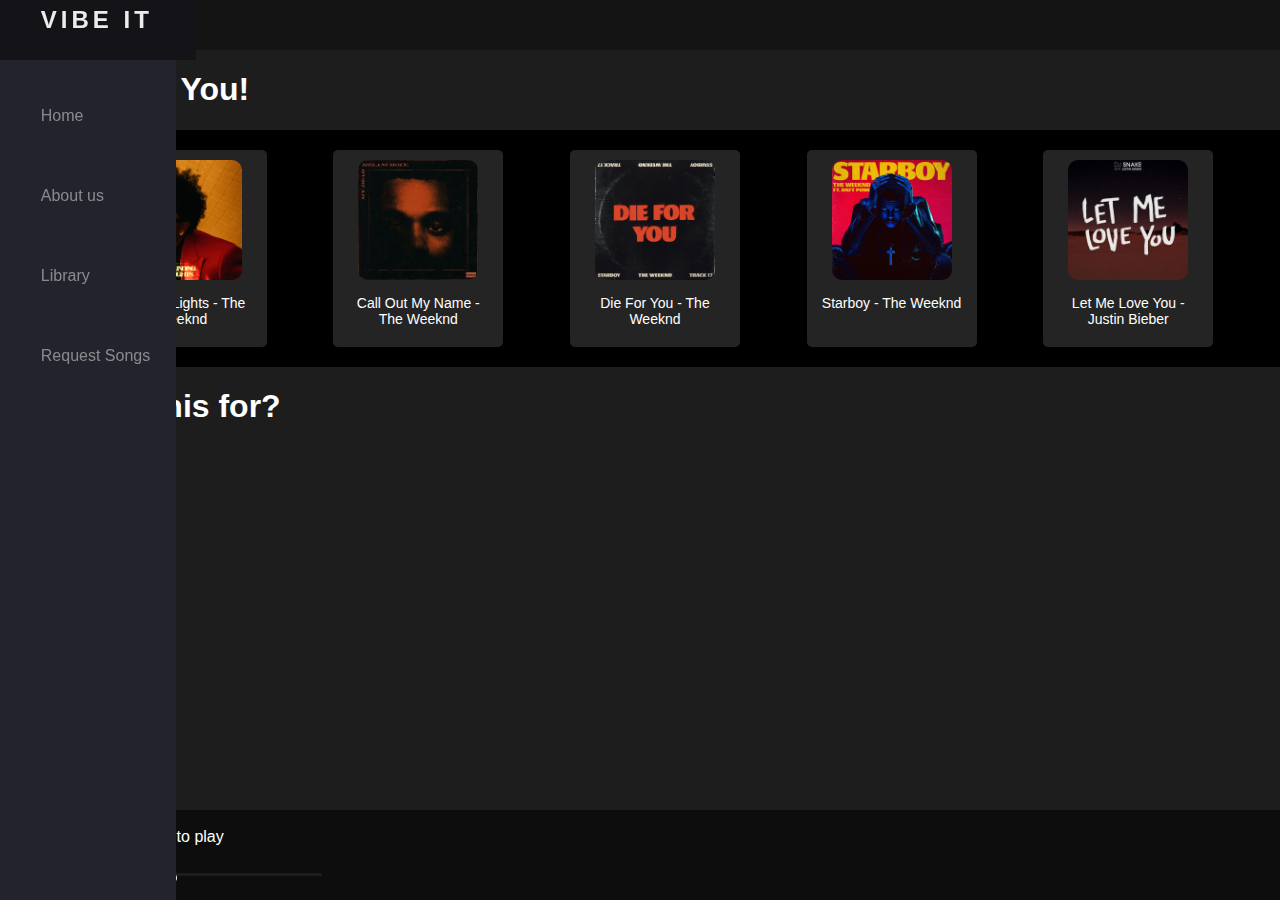
==== index.html @ 79d3e852 "Update index.html" ====
<!DOCTYPE html>
<html lang="en">

<head>
    <meta charset="UTF-8">
    <meta http-equiv="X-UA-Compatible" content="IE=edge">
    <meta name="viewport" content="width=device-width, initial-scale=1.0">
    <title>VibeIt - Music On The Go</title>
    <link href="assets/css/home.css" rel="stylesheet" />
    <link href="assets/css/Navbar.css" media="screen and (min-width: 1100px)" rel="stylesheet" />
    <script src="https://kit.fontawesome.com/d5b2540b36.js" crossorigin="anonymous"></script>
</head>

<body>
    <nav class="navbar">
        <ul class="navbar-nav">
            <li class="logo">
                <a class="nav-link" href="./index.html">
                    <img src="./assets/images/pd10-removebg-preview.png" />
                    <span class="link-text">Vibe It</span>
                </a>
            </li>
            <li class="nav-item">
                <a class="nav-link" href="./index.html">
                    <img src="./assets/images/home.png" alt="Home" />
                    <span class="link-text">Home</span>
                </a>
            </li>
            <li class="nav-item">
                <a class="nav-link" href="./about.html">
                    <img src="./assets/images/about.png" alt="About us" />
                    <span class="link-text">About us</span>
                </a>
            </li>
            <li class="nav-item">
                <a class="nav-link" href="./library.html">
                    <img src="./assets/images/library.png" alt="Library" />
                    <span class="link-text">Library</span>
                </a>
            </li>
            <li class="nav-item">
                <a class="nav-link" href="#">
                    <img src="./assets/images/home.png" alt="Request Songs" />
                    <span class="link-text">Request Songs</span>
                </a>
            </li>
        </ul>
    </nav>
    <main>
        <!-- Top container -->
        <div class="containertop"></div>

        <!-- Heading -->
        <h1 class="margin">Made For You!</h1>

        <!-- Song list -->
        <div class="container margin">
            <div class="songlist">
                <!-- Song items -->
                <div class="songitem">
                    <img src="assets/images/covers/blindinglightsimg.png" alt="Blinding Lights" />
                    <span class="songName">Blinding Lights - The Weeknd</span>
                    <span class="songlistplay">
                        <i id="0" class="far songItemPlay fa-play-circle"></i>
                    </span>
                </div>
                <div class="songitem">
                    <img src="assets/images/covers/calloutmynameimg.png" alt="Call Out My Name" />
                    <span class="songName">Call Out My Name - The Weeknd</span>
                    <span class="songlistplay">
                        <i id="1" class="far songItemPlay fa-play-circle"></i>
                    </span>
                </div>
                <div class="songitem">
                    <img src="assets/images/covers/dieforyouimg.png" alt="Die For You" />
                    <span class="songName">Die For You - The Weeknd</span>
                    <span class="songlistplay">
                        <i id="2" class="far songItemPlay fa-play-circle"></i>
                    </span>
                </div>
                <div class="songitem">
                    <img src="assets/images/covers/starboyimg.png" alt="Starboy" />
                    <span class="songName">Starboy - The Weeknd</span>
                    <span class="songlistplay">
                        <i id="3" class="far songItemPlay fa-play-circle"></i>
                    </span>
                </div>
                <div class="songitem">
                    <img src="assets/images/covers/letmeloveyouimg.png" alt="Let Me Love You" />
                    <span class="songName">Let Me Love You - Justin Bieber</span>
                    <span class="songlistplay">
                        <i id="4" class="far songItemPlay fa-play-circle"></i>
                    </span>
                </div>
                
            </div>
            <h1 class="head">What is this for?</h1>
        </div>

        <!-- Player controls -->
        <div class="playcontainer">
            <div class="bottommargin">
                <div class="songinfo-container">
                    <div class="songinfo">
                        <img id="masterSongImage" src="" width="100px" alt="Current Song Image" />
                        <span id="masterSongName">Click a song to play</span>
                    </div>
                    <div class="progcontainer">
                        <input type="range" id="songProgress" min="0" max="100" />
                        <div class="icon">
                            <i class="fas fa-2x fa-step-backward" id="previous"></i>
                            <i class="far fa-2x fa-play-circle" id="masterPlay"></i>
                            <i class="fas fa-2x fa-step-forward" id="next"></i>
                        </div>
                    </div>
                </div>
            </div>
        </div>
    </main>

    <script src="assets/js/home.js"></script>
</body>

</html>
---- assets/css/home.css ----
/* General body styles */
body {
    background-color: rgb(29, 29, 29);
    font-family: "Noto Naskh Arabic UI", Arial, sans-serif;
    margin: 0;
    padding: 0;
}

/* Text styles */
.margin {
    color: white;
    text-align: left;
    padding-left: 30px;
}

/* Top container */
.containertop {
    background-color: rgb(20, 20, 20);
    height: 50px;
}

/* Song list container */
.songlist {
    display: flex; /* Arrange songs in rows */
    flex-wrap: wrap; /* Allow wrapping to the next row */
    justify-content: space-evenly; /* Even spacing between items */
    background-color: black;
    color: white;
    padding: 20px;
    gap: 20px; /* Add consistent spacing between rows and columns */
    height: auto; /* Adjust height dynamically */
}

/* Individual song items */
.songitem {
    background-color: #242424;
    display: flex;
    flex-direction: column; /* Arrange content vertically */
    align-items: center; /* Center-align content */
    padding: 10px;
    border-radius: 5px;
    width: 150px; /* Standardize the width of each card */
    text-align: center;
}

.songitem img {
    height: 120px;
    width: 120px;
    border-radius: 10px;
    margin-bottom: 10px; /* Space between image and text */
}

.songName {
    font-size: 14px;
    margin-top: 5px;
    color: white;
}

/* Play button */
.songlistplay {
    margin-top: 10px;
    color: white;
}

/* Player controls */
.playcontainer {
    background-color: rgb(14, 13, 13);
    color: white;
    width: 100%;
    position: fixed;
    bottom: 0;
    height: 90px;
    display: flex;
    align-items: center;
    justify-content: space-between;
    padding: 0 20px;
}

.songinfo {
    display: flex;
    align-items: center;
}

.songinfo img {
    height: 50px;
    width: 50px;
    border-radius: 5px;
}

#masterSongName {
    margin-left: 15px;
}

/* Progress bar */
#songProgress {
    width: 300px;
    background-color: transparent;
    border: none;
    -webkit-appearance: none;
    appearance: none;
}

#songProgress::-webkit-slider-runnable-track {
    background-color: rgb(29, 29, 29);
    height: 3px;
    border-radius: 3px;
}

#songProgress::-webkit-slider-thumb {
    -webkit-appearance: none;
    width: 10px;
    height: 10px;
    background-color: white;
    border-radius: 50%;
    cursor: pointer;
}

/* Navigation icons */
.icon i {
    color: white;
    margin: 0 10px;
    cursor: pointer;
}
---- assets/css/Navbar.css ----
.navbar {
    width: 5rem;
    height: 100vh;
    position: fixed;
    margin-left: -80px;
    background-color: #23232e;
    transition: width 200ms ease;
    z-index: 1000; /* Ensure it's above other elements */

  }
  
  .navbar-nav {
    list-style: none;
    padding: 0;
    margin: -20px;
    display: flex;
    flex-direction: column;
    align-items: center;
    height: 10%;
  }
  
  .nav-item {
    width: 100%;
  }
  
  .link-text {
    display: none;
    margin-left: 1rem;
  }
  
  .nav-link {
    display: flex;
    align-items: center;
    height: 5rem;
    color: #b6b6b6;
    text-decoration: none;
    filter: grayscale(100%) opacity(0.7);
    transition: 500ms;
  }
  
  .nav-link:hover {
    filter: grayscale(0%) opacity(1);
    background: #141418;
    color: #ececec;
  }
  
  .nav-link img {
    width: 4.8rem;
    min-width: 4.8rem;
    margin: 0 1.5rem;
  }
  
  .navbar:hover {
    width: 16rem;
  }
  
  .navbar:hover .link-text {
    display: block;
  }
  
  .logo {
    font-weight: bold;
    text-transform: uppercase;
    margin-bottom: 1rem;
    text-align: center;
    color: #ececec;
    background: #141418;
    font-size: 1.5rem;
    letter-spacing: 0.3ch;
    width: 100%;
  }
  
  .logo img {
    transform: rotate(0deg);
    transition: 600ms;
  }
  
  .logo-text {
    display: inline;
    position: absolute;
    left: -999px;
    transition: 600ms;
  }
  
  .navbar:hover .logo img {
    transform: rotate(-360deg);
  }
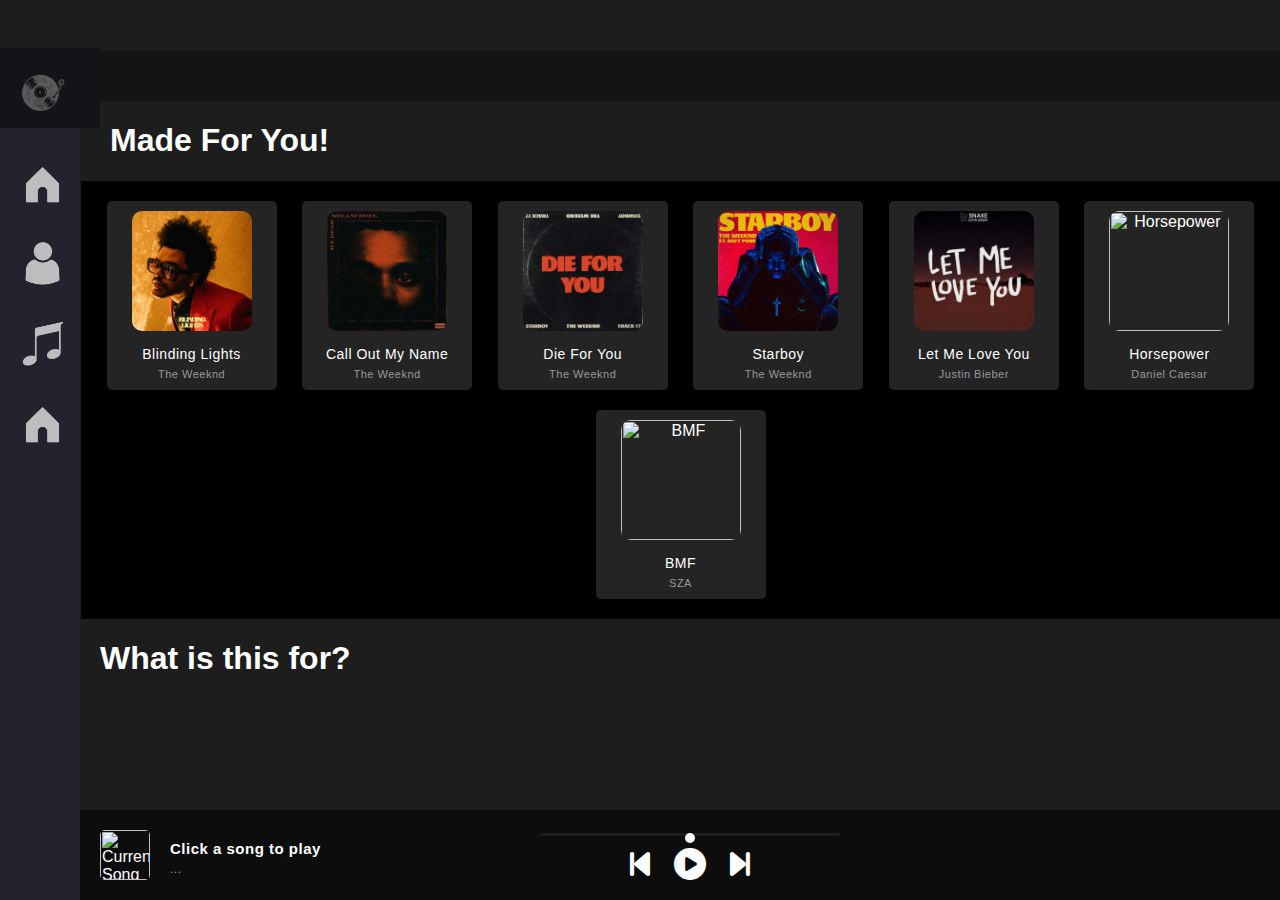
==== commit 04e74540: "initial commit" ====
--- a/index.html
+++ b/index.html
@@ -1,124 +1,150 @@
-<!DOCTYPE html>
-<html lang="en">
-
-<head>
-    <meta charset="UTF-8">
-    <meta http-equiv="X-UA-Compatible" content="IE=edge">
-    <meta name="viewport" content="width=device-width, initial-scale=1.0">
-    <title>VibeIt - Music On The Go</title>
-    <link href="assets/css/home.css" rel="stylesheet" />
-    <link href="assets/css/Navbar.css" media="screen and (min-width: 1100px)" rel="stylesheet" />
-    <script src="https://kit.fontawesome.com/d5b2540b36.js" crossorigin="anonymous"></script>
-</head>
-
-<body>
-    <nav class="navbar">
-        <ul class="navbar-nav">
-            <li class="logo">
-                <a class="nav-link" href="./index.html">
-                    <img src="./assets/images/pd10-removebg-preview.png" />
-                    <span class="link-text">Vibe It</span>
-                </a>
-            </li>
-            <li class="nav-item">
-                <a class="nav-link" href="./index.html">
-                    <img src="./assets/images/home.png" alt="Home" />
-                    <span class="link-text">Home</span>
-                </a>
-            </li>
-            <li class="nav-item">
-                <a class="nav-link" href="./about.html">
-                    <img src="./assets/images/about.png" alt="About us" />
-                    <span class="link-text">About us</span>
-                </a>
-            </li>
-            <li class="nav-item">
-                <a class="nav-link" href="./library.html">
-                    <img src="./assets/images/library.png" alt="Library" />
-                    <span class="link-text">Library</span>
-                </a>
-            </li>
-            <li class="nav-item">
-                <a class="nav-link" href="#">
-                    <img src="./assets/images/home.png" alt="Request Songs" />
-                    <span class="link-text">Request Songs</span>
-                </a>
-            </li>
-        </ul>
-    </nav>
-    <main>
-        <!-- Top container -->
-        <div class="containertop"></div>
-
-        <!-- Heading -->
-        <h1 class="margin">Made For You!</h1>
-
-        <!-- Song list -->
-        <div class="container margin">
-            <div class="songlist">
-                <!-- Song items -->
-                <div class="songitem">
-                    <img src="assets/images/covers/blindinglightsimg.png" alt="Blinding Lights" />
-                    <span class="songName">Blinding Lights - The Weeknd</span>
-                    <span class="songlistplay">
-                        <i id="0" class="far songItemPlay fa-play-circle"></i>
-                    </span>
-                </div>
-                <div class="songitem">
-                    <img src="assets/images/covers/calloutmynameimg.png" alt="Call Out My Name" />
-                    <span class="songName">Call Out My Name - The Weeknd</span>
-                    <span class="songlistplay">
-                        <i id="1" class="far songItemPlay fa-play-circle"></i>
-                    </span>
-                </div>
-                <div class="songitem">
-                    <img src="assets/images/covers/dieforyouimg.png" alt="Die For You" />
-                    <span class="songName">Die For You - The Weeknd</span>
-                    <span class="songlistplay">
-                        <i id="2" class="far songItemPlay fa-play-circle"></i>
-                    </span>
-                </div>
-                <div class="songitem">
-                    <img src="assets/images/covers/starboyimg.png" alt="Starboy" />
-                    <span class="songName">Starboy - The Weeknd</span>
-                    <span class="songlistplay">
-                        <i id="3" class="far songItemPlay fa-play-circle"></i>
-                    </span>
-                </div>
-                <div class="songitem">
-                    <img src="assets/images/covers/letmeloveyouimg.png" alt="Let Me Love You" />
-                    <span class="songName">Let Me Love You - Justin Bieber</span>
-                    <span class="songlistplay">
-                        <i id="4" class="far songItemPlay fa-play-circle"></i>
-                    </span>
-                </div>
-                
-            </div>
-            <h1 class="head">What is this for?</h1>
-        </div>
-
-        <!-- Player controls -->
-        <div class="playcontainer">
-            <div class="bottommargin">
-                <div class="songinfo-container">
-                    <div class="songinfo">
-                        <img id="masterSongImage" src="" width="100px" alt="Current Song Image" />
-                        <span id="masterSongName">Click a song to play</span>
-                    </div>
-                    <div class="progcontainer">
-                        <input type="range" id="songProgress" min="0" max="100" />
-                        <div class="icon">
-                            <i class="fas fa-2x fa-step-backward" id="previous"></i>
-                            <i class="far fa-2x fa-play-circle" id="masterPlay"></i>
-                            <i class="fas fa-2x fa-step-forward" id="next"></i>
-                        </div>
-                    </div>
-                </div>
-            </div>
-        </div>
-    </main>
-
-    <script src="assets/js/home.js"></script>
-</body>
-
-</html>
+﻿﻿<!DOCTYPE html>
+<html lang="en">
+
+<head>
+    <meta charset="UTF-8">
+    <meta http-equiv="X-UA-Compatible" content="IE=edge">
+    <meta name="viewport" content="width=device-width, initial-scale=1.0">
+    <title>VibeIt - Music On The Go</title>
+    <link href="assets/css/home.css" rel="stylesheet" />
+    <link href="assets/css/Navbar.css" media="screen and (min-width: 1100px)" rel="stylesheet" />
+    <script src="https://kit.fontawesome.com/d5b2540b36.js" crossorigin="anonymous"></script>
+    <script src="assets/js/profile.js"></script>
+    <link href="https://cdnjs.cloudflare.com/ajax/libs/font-awesome/6.0.0/css/all.min.css" rel="stylesheet">
+
+</head>
+
+<body>
+
+    <!-- Add this inside your navigation bar (replace/add in your desired location) -->
+<div class="profile-dropdown">
+    <button class="profile-button">
+        <img src="assets/images/profile-icon.png" alt="Profile" class="profile-icon" />
+    </button>
+    <div class="dropdown-menu">
+        <a href="account.html">Account</a>
+        <a href="profile.html">Profile</a>
+        <a href="upgrade.html">Upgrade to Premium</a>
+        <a href="settings.html">Settings</a>
+        <a href="logout.php">Log Out</a>
+    </div>
+</div>
+
+
+    <!-- Navigation Bar -->
+    <nav class="navbar">
+        <ul class="navbar-nav">
+            <li class="logo">
+                <a class="nav-link" href="./index.html">
+                    
+
+                    <img src="./assets/images/pd10-removebg-preview.png" alt="Vibe It Logo" />
+                    <span class="link-text">Vibe It</span>
+                </a>
+            </li>
+            <li class="nav-item">
+                <a class="nav-link" href="./index.html">
+                    <img src="./assets/images/home.png" alt="Home" />
+                    <span class="link-text">Home</span>
+                </a>
+            </li>
+            <li class="nav-item">
+                <a class="nav-link" href="./about.html">
+                    <img src="./assets/images/about.png" alt="About us" />
+                    <span class="link-text">About us</span>
+                </a>
+            </li>
+            <li class="nav-item">
+                <a class="nav-link" href="./library.html">
+                    <img src="./assets/images/library.png" alt="Library" />
+                    <span class="link-text">Library</span>
+                </a>
+            </li>
+            <li class="nav-item">
+                <a class="nav-link" href="#">
+                    <img src="./assets/images/home.png" alt="Request Songs" />
+                    <span class="link-text">Request Songs</span>
+                </a>
+            </li>
+        </ul>
+    </nav>
+
+    <main>
+        <!-- Top container -->
+        <div class="containertop"></div>
+
+        <!-- Heading -->
+        <h1 class="margin">Made For You!</h1>
+
+        <!-- Song list -->
+        <div class="container margin">
+            <div class="songlist">
+                <!-- Song items -->
+                 
+                <div class="songitem">
+                    <img class="cover-setting" src="assets/images/covers/blindinglightsimg.png" alt="Blinding Lights" />
+                    <span class="songName">Blinding Lights</span>
+                    <span class="songArtist">The Weeknd</span>
+                </div>
+                <div class="songitem">
+                    <img src="assets/images/covers/calloutmynameimg.png" alt="Call Out My Name" />
+                    <span class="songName">Call Out My Name</span>
+                    <span class="songArtist">The Weeknd</span>
+                </div>
+                <div class="songitem">
+                    <img src="assets/images/covers/dieforyouimg.png" alt="Die For You" />
+                    <span class="songName">Die For You</span>
+                    <span class="songArtist">The Weeknd</span>
+                </div>
+                <div class="songitem">
+                    <img src="assets/images/covers/starboyimg.png" alt="Starboy" />
+                    <span class="songName">Starboy</span>
+                    <span class="songArtist">The Weeknd</span>
+                </div>
+                <div class="songitem">
+                    <img src="assets/images/covers/letmeloveyouimg.png" alt="Let Me Love You" />
+                    <span class="songName">Let Me Love You</span>
+                    <span class="songArtist">Justin Bieber</span>
+                </div>
+                <div class="songitem">
+                    <img src="assets/images/covers/horsepowercover.jpg" alt="Horsepower" />
+                    <span class="songName">Horsepower</span>
+                    <span class="songArtist">Daniel Caesar</span>
+                </div>
+                <div class="songitem">
+                    <img src="assets/images/covers/bmfcover.jpg" alt="BMF" />
+                    <span class="songName">BMF</span>
+                    <span class="songArtist">SZA</span>
+                </div>
+            </div>
+        </div>
+
+        <h1 class="head">What is this for?</h1>
+
+        <!-- Player controls -->
+        <div class="playcontainer">
+            <div class="songinfo-container">
+                <div class="songinfo" >
+                        <img id="masterSongImage" src="" width="100px" alt="Current Song Image" />
+                        <div class="masterSongInfo">
+                            <label id="masterSongName">Click a song to play</label><br />
+                            <label id="masterSongArtist">...</label>
+                        </div>
+
+                </div>
+            </div>
+            <div class="progcontainer">
+                <input type="range" id="songProgress" min="0" max="100" />
+                <div class="icon">
+                    <i class="fas fa-2x fa-step-backward" id="previous"></i>
+                    <i class="fas fa-2x fa-play-circle" id="masterPlay"></i>
+                    <i class="fas fa-2x fa-step-forward" id="next"></i>
+                </div>
+            </div>
+        </div>
+    </main>
+
+    <script src="assets/js/home.js"></script>
+</body>
+
+</html>--- a/assets/css/home.css
+++ b/assets/css/home.css
@@ -1,124 +1,201 @@
-/* General body styles */
-body {
-    background-color: rgb(29, 29, 29);
-    font-family: "Noto Naskh Arabic UI", Arial, sans-serif;
-    margin: 0;
-    padding: 0;
-}
-
-/* Text styles */
-.margin {
-    color: white;
-    text-align: left;
-    padding-left: 30px;
-}
-
-/* Top container */
-.containertop {
-    background-color: rgb(20, 20, 20);
-    height: 50px;
-}
-
-/* Song list container */
-.songlist {
-    display: flex; /* Arrange songs in rows */
-    flex-wrap: wrap; /* Allow wrapping to the next row */
-    justify-content: space-evenly; /* Even spacing between items */
-    background-color: black;
-    color: white;
-    padding: 20px;
-    gap: 20px; /* Add consistent spacing between rows and columns */
-    height: auto; /* Adjust height dynamically */
-}
-
-/* Individual song items */
-.songitem {
-    background-color: #242424;
-    display: flex;
-    flex-direction: column; /* Arrange content vertically */
-    align-items: center; /* Center-align content */
-    padding: 10px;
-    border-radius: 5px;
-    width: 150px; /* Standardize the width of each card */
-    text-align: center;
-}
-
-.songitem img {
-    height: 120px;
-    width: 120px;
-    border-radius: 10px;
-    margin-bottom: 10px; /* Space between image and text */
-}
-
-.songName {
-    font-size: 14px;
-    margin-top: 5px;
-    color: white;
-}
-
-/* Play button */
-.songlistplay {
-    margin-top: 10px;
-    color: white;
-}
-
-/* Player controls */
-.playcontainer {
-    background-color: rgb(14, 13, 13);
-    color: white;
-    width: 100%;
-    position: fixed;
-    bottom: 0;
-    height: 90px;
-    display: flex;
-    align-items: center;
-    justify-content: space-between;
-    padding: 0 20px;
-}
-
-.songinfo {
-    display: flex;
-    align-items: center;
-}
-
-.songinfo img {
-    height: 50px;
-    width: 50px;
-    border-radius: 5px;
-}
-
-#masterSongName {
-    margin-left: 15px;
-}
-
-/* Progress bar */
-#songProgress {
-    width: 300px;
-    background-color: transparent;
-    border: none;
-    -webkit-appearance: none;
-    appearance: none;
-}
-
-#songProgress::-webkit-slider-runnable-track {
-    background-color: rgb(29, 29, 29);
-    height: 3px;
-    border-radius: 3px;
-}
-
-#songProgress::-webkit-slider-thumb {
-    -webkit-appearance: none;
-    width: 10px;
-    height: 10px;
-    background-color: white;
-    border-radius: 50%;
-    cursor: pointer;
-}
-
-/* Navigation icons */
-.icon i {
-    color: white;
-    margin: 0 10px;
-    cursor: pointer;
-}
-
+/* General body styles */
+body {
+    background-color: rgb(29, 29, 29);
+    font-family: 'Franklin Gothic Medium', 'Arial Narrow', Arial, sans-serif;
+    margin: 0;
+    padding: 0;
+    padding-left: 5rem; /* Adjust content to avoid overlap with navbar */
+    box-sizing: border-box; /* Ensure consistent padding behavior */
+    transition: margin-left 200ms ease; /* Smooth transition when navbar expands */
+}
+
+/* Text styles */
+.margin {
+    color: white;
+    text-align: left;
+    padding-left: 30px;
+}
+
+/* Top container */
+.containertop {
+    background-color: rgb(20, 20, 20);
+    height: 50px;
+    margin-top: -17px;
+}
+
+/* Song list container */
+.songlist {
+    display: flex; /* Arrange songs in rows */
+    flex-wrap: wrap; /* Allow wrapping to the next row */
+    justify-content: space-evenly; /* Even spacing between items */
+    background-color: black;
+    color: white;
+    padding: 20px;
+    gap: 20px; /* Add consistent spacing between rows and columns */
+    margin: auto;
+    margin-left: -29px;
+}
+
+/* Individual song items */
+.songitem {
+    background-color: #242424;
+    display: flex;
+    flex-direction: column; /* Arrange content vertically */
+    align-items: center; /* Center-align content */
+    padding: 10px;
+    border-radius: 5px;
+    width: 150px; /* Standardize the width of each card */
+    text-align: center;
+}
+
+.songitem:hover {
+    cursor: pointer;
+    transform: scale(1.1); /* Zoom in the image on hover */
+    filter: grayscale(100%); /* Apply grayscale on hover */
+}
+
+.songitem img {
+    height: 120px;
+    width: 120px;
+    border-radius: 10px;
+    margin-bottom: 10px; /* Space between image and text */
+}
+
+.songName {
+    font-size: 14px;
+    margin: auto;
+    margin-top: 5px;
+    color: white;
+    letter-spacing: 0.5px;
+}
+
+.songArtist {
+    font-size: 11px;
+    margin: auto;
+    margin-top: 6px;
+    color: rgb(153, 153, 153);
+    letter-spacing: 0.5px;
+}
+
+/* Player controls */
+.playcontainer {
+    background-color: rgb(14, 13, 13);
+    color: white;
+    width: 100%;
+    position: fixed;
+    bottom: 0;
+    height: 90px;
+    display: flex;
+    align-items: center;
+    justify-content: space-between;
+    padding: 0 20px;
+    box-sizing: border-box;
+}
+
+.songinfo-container {
+    align-items: center;
+}
+.songinfo {
+    display: inline-block;
+    width: 300px;
+    max-height: 60px;
+    margin-top: 10px;
+
+}
+.songinfo img {
+    height: 50px;
+    width: 50px;
+    border-radius: 5px;
+}
+
+.masterSongInfo {
+    width: 250px;
+    height: 40px;
+    position: relative;
+    bottom: 40px;
+    left: 70px;
+    letter-spacing: 0.5px;
+}
+
+#masterSongName {
+    font-size: 15px;
+    color: white;
+    font-weight: bold;
+}
+
+#masterSongArtist {
+    font-size: 12px;
+    color: rgb(153, 153, 153);
+    position: relative;
+    top: 5px;
+}
+
+#masterSongArtist:hover {
+    text-decoration: underline;
+    cursor: pointer;
+}
+
+.progcontainer {
+    display: flex;
+    flex-direction: column;
+    align-items: center;
+    justify-content: center;
+    width: 500px;
+    margin: auto;
+    margin-left: 40px;
+}
+
+.icon {
+    margin-top: 10px;
+}
+
+#songProgress {
+    width: 300px;
+    background-color: transparent;
+    border: none;
+    -webkit-appearance: none;
+    appearance: none;
+}
+
+#songProgress::-webkit-slider-runnable-track {
+    background-color: rgb(29, 29, 29);
+    height: 3px;
+    border-radius: 3px;
+}
+
+#songProgress::-webkit-slider-thumb {
+    -webkit-appearance: none;
+    width: 10px;
+    height: 10px;
+    background-color: white;
+    border-radius: 50%;
+    cursor: pointer;
+}
+
+/* Navigation icons */
+.icon i {
+    color: white;
+    margin: 0 10px;
+    cursor: pointer;
+}
+
+.link-text {
+    color: white;
+}
+
+.link-text:hover {
+    color: rgb(255, 98, 174);
+}
+
+.logo {
+    margin: 0px;
+}
+
+.head {
+    margin-left: 20px;
+    color: white;
+}
+
+.bottommargin {
+    margin: auto;
+}
--- a/assets/css/Navbar.css
+++ b/assets/css/Navbar.css
@@ -1,87 +1,148 @@
-.navbar {
-    width: 5rem;
-    height: 100vh;
-    position: fixed;
-    margin-left: -80px;
-    background-color: #23232e;
-    transition: width 200ms ease;
-    z-index: 1000; /* Ensure it's above other elements */
-
-  }
-  
-  .navbar-nav {
-    list-style: none;
-    padding: 0;
-    margin: -20px;
-    display: flex;
-    flex-direction: column;
-    align-items: center;
-    height: 10%;
-  }
-  
-  .nav-item {
-    width: 100%;
-  }
-  
-  .link-text {
-    display: none;
-    margin-left: 1rem;
-  }
-  
-  .nav-link {
-    display: flex;
-    align-items: center;
-    height: 5rem;
-    color: #b6b6b6;
-    text-decoration: none;
-    filter: grayscale(100%) opacity(0.7);
-    transition: 500ms;
-  }
-  
-  .nav-link:hover {
-    filter: grayscale(0%) opacity(1);
-    background: #141418;
-    color: #ececec;
-  }
-  
-  .nav-link img {
-    width: 4.8rem;
-    min-width: 4.8rem;
-    margin: 0 1.5rem;
-  }
-  
-  .navbar:hover {
-    width: 16rem;
-  }
-  
-  .navbar:hover .link-text {
-    display: block;
-  }
-  
-  .logo {
-    font-weight: bold;
-    text-transform: uppercase;
-    margin-bottom: 1rem;
-    text-align: center;
-    color: #ececec;
-    background: #141418;
-    font-size: 1.5rem;
-    letter-spacing: 0.3ch;
-    width: 100%;
-  }
-  
-  .logo img {
-    transform: rotate(0deg);
-    transition: 600ms;
-  }
-  
-  .logo-text {
-    display: inline;
-    position: absolute;
-    left: -999px;
-    transition: 600ms;
-  }
-  
-  .navbar:hover .logo img {
-    transform: rotate(-360deg);
-  }
+.navbar {
+    width: 5rem;
+    height: 100vh;
+    position: fixed;
+    margin-left: -80px;
+    background-color: #23232e;
+    transition: width 200ms ease;
+    z-index: 1000; /* Ensure it's above other elements */
+
+  }
+  
+  .navbar-nav {
+    list-style: none;
+    padding: 0;
+    margin: -20px;
+    display: flex;
+    flex-direction: column;
+    align-items: center;
+    height: 10%;
+  }
+  
+  .nav-item {
+    width: 100%;
+  }
+  
+  .link-text {
+    display: none;
+    margin-left: 1rem;
+  }
+  
+  .nav-link {
+    display: flex;
+    align-items: center;
+    height: 5rem;
+    color: #b6b6b6;
+    text-decoration: none;
+    filter: grayscale(100%) opacity(0.7);
+    transition: 500ms;
+  }
+  
+  .nav-link:hover {
+    filter: grayscale(0%) opacity(1);
+    background: #141418;
+    color: #ececec;
+  }
+  
+  .nav-link img {
+    width: 4.8rem;
+    min-width: 4.8rem;
+    margin: 0 1.5rem;
+  }
+  
+  .navbar:hover {
+    width: 16rem;
+  }
+  
+  .navbar:hover .link-text {
+    display: block;
+  }
+  
+  .logo {
+    font-weight: bold;
+    text-transform: uppercase;
+    margin-bottom: 1rem;
+    text-align: center;
+    color: #ececec;
+    background: #141418;
+    font-size: 1.5rem;
+    letter-spacing: 0.3ch;
+    width: 100%;
+  }
+  
+  .logo img {
+    transform: rotate(0deg);
+    transition: 600ms;
+  }
+  
+  .logo-text {
+    display: inline;
+    position: absolute;
+    left: -999px;
+    transition: 600ms;
+  }
+  
+  .navbar:hover .logo img {
+    transform: rotate(-360deg);
+  }
+
+/* Style the profile button */
+.profile-dropdown {
+  position: relative;
+  display: inline-block;
+}
+
+.profile-button {
+  background: none;
+  border: none;
+  cursor: pointer;
+  outline: none;
+  padding: 5px;
+  border-radius: 50%;
+  margin-left: 1245px;
+}
+
+.profile-icon {
+  width: 40px; /* Adjust size */
+  height: 40px;
+  border-radius: 50%;
+}
+
+/* Dropdown menu container */
+.dropdown-menu {
+  display: none; /* Hidden by default */
+  position: absolute;
+  right: 0; /* Aligns to the right of the button */
+  top: 50px; /* Adjust to match button position */
+  background-color: #333; /* Dropdown background color */
+  box-shadow: 0 4px 6px rgba(0, 0, 0, 0.1);
+  border-radius: 5px;
+  z-index: 1000;
+  width: 200px; /* Adjust width as needed */
+}
+
+/* Dropdown menu links */
+.dropdown-menu a {
+  display: block;
+  padding: 10px 15px;
+  text-decoration: none;
+  color: white;
+  font-size: 14px;
+  transition: background-color 0.3s ease;
+}
+
+.dropdown-menu a:hover {
+  background-color: #444; /* Highlight on hover */
+}
+
+/* Show dropdown on button click */
+.profile-dropdown:hover .dropdown-menu {
+  display: block;
+}
+
+.dropdown-menu.show {
+  display: block;
+}
+
+
+
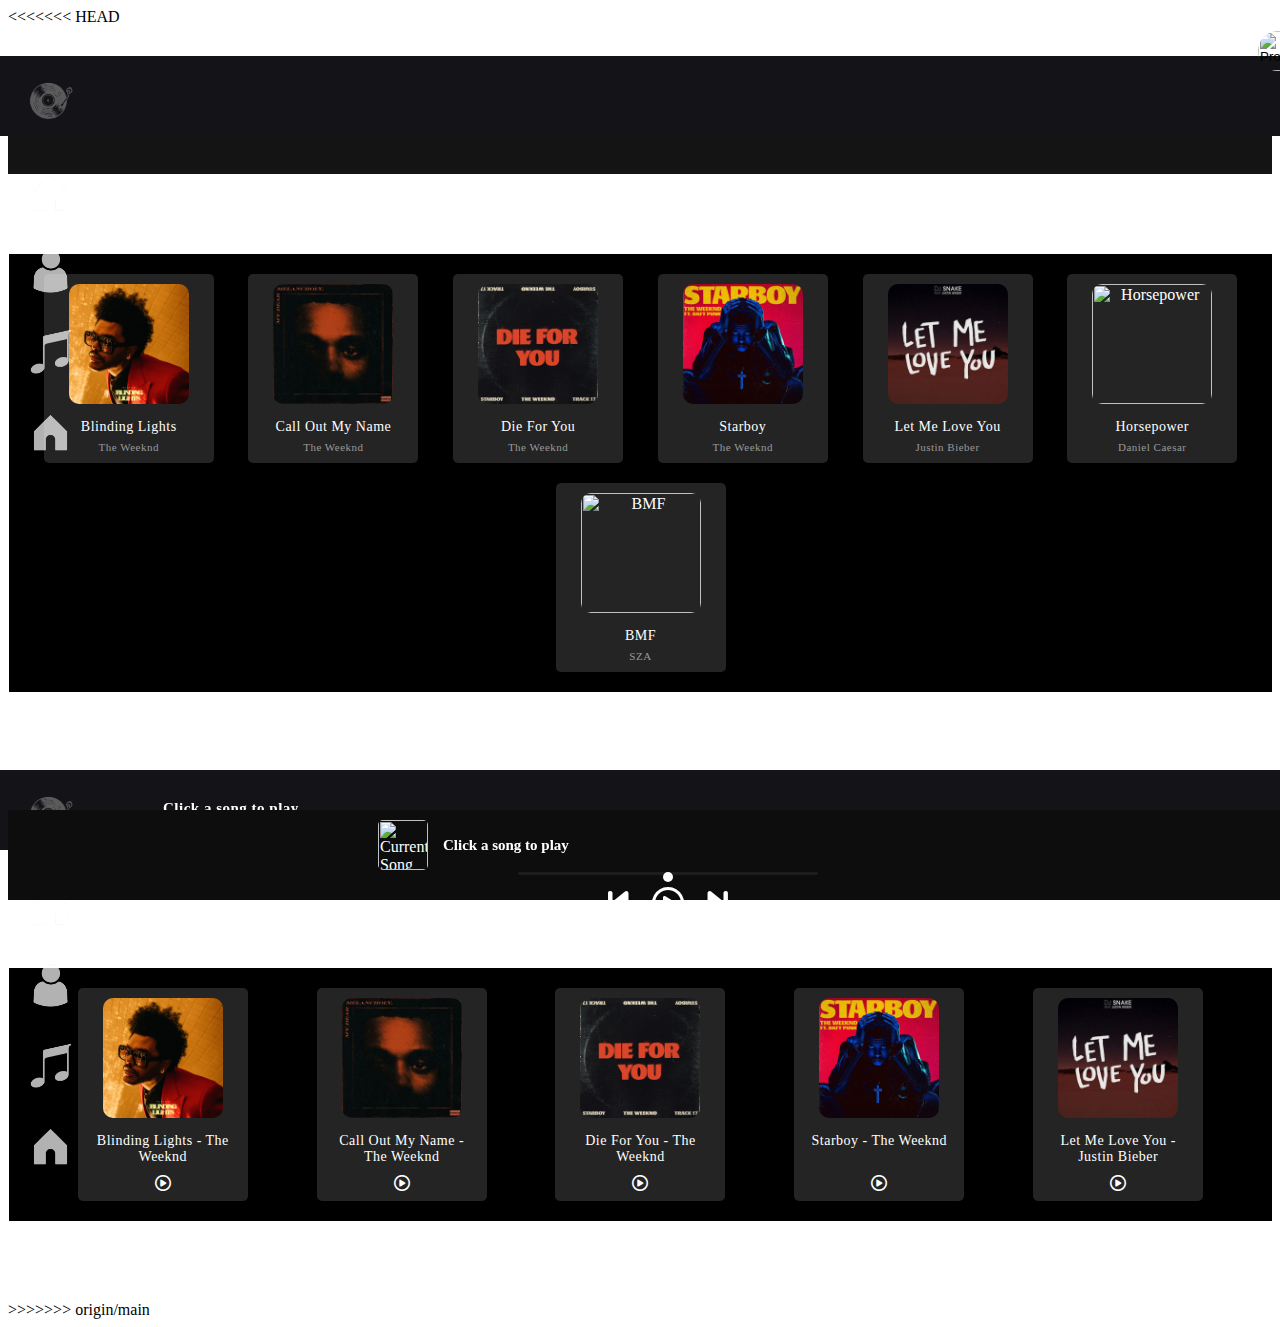
==== commit 8d7c293e: "Resolved merge conflicts" ====
--- a/index.html
+++ b/index.html
@@ -1,3 +1,4 @@
+<<<<<<< HEAD
 ﻿﻿<!DOCTYPE html>
 <html lang="en">
 
@@ -147,4 +148,130 @@
     <script src="assets/js/home.js"></script>
 </body>
 
-</html>+</html>
+=======
+<!DOCTYPE html>
+<html lang="en">
+
+<head>
+    <meta charset="UTF-8">
+    <meta http-equiv="X-UA-Compatible" content="IE=edge">
+    <meta name="viewport" content="width=device-width, initial-scale=1.0">
+    <title>VibeIt - Music On The Go</title>
+    <link href="assets/css/home.css" rel="stylesheet" />
+    <link href="assets/css/Navbar.css" media="screen and (min-width: 1100px)" rel="stylesheet" />
+    <script src="https://kit.fontawesome.com/d5b2540b36.js" crossorigin="anonymous"></script>
+</head>
+
+<body>
+    <nav class="navbar">
+        <ul class="navbar-nav">
+            <li class="logo">
+                <a class="nav-link" href="./index.html">
+                    <img src="./assets/images/pd10-removebg-preview.png" />
+                    <span class="link-text">Vibe It</span>
+                </a>
+            </li>
+            <li class="nav-item">
+                <a class="nav-link" href="./index.html">
+                    <img src="./assets/images/home.png" alt="Home" />
+                    <span class="link-text">Home</span>
+                </a>
+            </li>
+            <li class="nav-item">
+                <a class="nav-link" href="./about.html">
+                    <img src="./assets/images/about.png" alt="About us" />
+                    <span class="link-text">About us</span>
+                </a>
+            </li>
+            <li class="nav-item">
+                <a class="nav-link" href="./library.html">
+                    <img src="./assets/images/library.png" alt="Library" />
+                    <span class="link-text">Library</span>
+                </a>
+            </li>
+            <li class="nav-item">
+                <a class="nav-link" href="#">
+                    <img src="./assets/images/home.png" alt="Request Songs" />
+                    <span class="link-text">Request Songs</span>
+                </a>
+            </li>
+        </ul>
+    </nav>
+    <main>
+        <!-- Top container -->
+        <div class="containertop"></div>
+
+        <!-- Heading -->
+        <h1 class="margin">Made For You!</h1>
+
+        <!-- Song list -->
+        <div class="container margin">
+            <div class="songlist">
+                <!-- Song items -->
+                <div class="songitem">
+                    <img src="assets/images/covers/blindinglightsimg.png" alt="Blinding Lights" />
+                    <span class="songName">Blinding Lights - The Weeknd</span>
+                    <span class="songlistplay">
+                        <i id="0" class="far songItemPlay fa-play-circle"></i>
+                    </span>
+                </div>
+                <div class="songitem">
+                    <img src="assets/images/covers/calloutmynameimg.png" alt="Call Out My Name" />
+                    <span class="songName">Call Out My Name - The Weeknd</span>
+                    <span class="songlistplay">
+                        <i id="1" class="far songItemPlay fa-play-circle"></i>
+                    </span>
+                </div>
+                <div class="songitem">
+                    <img src="assets/images/covers/dieforyouimg.png" alt="Die For You" />
+                    <span class="songName">Die For You - The Weeknd</span>
+                    <span class="songlistplay">
+                        <i id="2" class="far songItemPlay fa-play-circle"></i>
+                    </span>
+                </div>
+                <div class="songitem">
+                    <img src="assets/images/covers/starboyimg.png" alt="Starboy" />
+                    <span class="songName">Starboy - The Weeknd</span>
+                    <span class="songlistplay">
+                        <i id="3" class="far songItemPlay fa-play-circle"></i>
+                    </span>
+                </div>
+                <div class="songitem">
+                    <img src="assets/images/covers/letmeloveyouimg.png" alt="Let Me Love You" />
+                    <span class="songName">Let Me Love You - Justin Bieber</span>
+                    <span class="songlistplay">
+                        <i id="4" class="far songItemPlay fa-play-circle"></i>
+                    </span>
+                </div>
+                
+            </div>
+            <h1 class="head">What is this for?</h1>
+        </div>
+
+        <!-- Player controls -->
+        <div class="playcontainer">
+            <div class="bottommargin">
+                <div class="songinfo-container">
+                    <div class="songinfo">
+                        <img id="masterSongImage" src="" width="100px" alt="Current Song Image" />
+                        <span id="masterSongName">Click a song to play</span>
+                    </div>
+                    <div class="progcontainer">
+                        <input type="range" id="songProgress" min="0" max="100" />
+                        <div class="icon">
+                            <i class="fas fa-2x fa-step-backward" id="previous"></i>
+                            <i class="far fa-2x fa-play-circle" id="masterPlay"></i>
+                            <i class="fas fa-2x fa-step-forward" id="next"></i>
+                        </div>
+                    </div>
+                </div>
+            </div>
+        </div>
+    </main>
+
+    <script src="assets/js/home.js"></script>
+</body>
+
+</html>
+>>>>>>> origin/main
--- a/assets/css/home.css
+++ b/assets/css/home.css
@@ -1,3 +1,4 @@
+<<<<<<< HEAD
 /* General body styles */
 body {
     background-color: rgb(29, 29, 29);
@@ -199,3 +200,129 @@
 .bottommargin {
     margin: auto;
 }
+=======
+/* General body styles */
+body {
+    background-color: rgb(29, 29, 29);
+    font-family: "Noto Naskh Arabic UI", Arial, sans-serif;
+    margin: 0;
+    padding: 0;
+}
+
+/* Text styles */
+.margin {
+    color: white;
+    text-align: left;
+    padding-left: 30px;
+}
+
+/* Top container */
+.containertop {
+    background-color: rgb(20, 20, 20);
+    height: 50px;
+}
+
+/* Song list container */
+.songlist {
+    display: flex; /* Arrange songs in rows */
+    flex-wrap: wrap; /* Allow wrapping to the next row */
+    justify-content: space-evenly; /* Even spacing between items */
+    background-color: black;
+    color: white;
+    padding: 20px;
+    gap: 20px; /* Add consistent spacing between rows and columns */
+    height: auto; /* Adjust height dynamically */
+}
+
+/* Individual song items */
+.songitem {
+    background-color: #242424;
+    display: flex;
+    flex-direction: column; /* Arrange content vertically */
+    align-items: center; /* Center-align content */
+    padding: 10px;
+    border-radius: 5px;
+    width: 150px; /* Standardize the width of each card */
+    text-align: center;
+}
+
+.songitem img {
+    height: 120px;
+    width: 120px;
+    border-radius: 10px;
+    margin-bottom: 10px; /* Space between image and text */
+}
+
+.songName {
+    font-size: 14px;
+    margin-top: 5px;
+    color: white;
+}
+
+/* Play button */
+.songlistplay {
+    margin-top: 10px;
+    color: white;
+}
+
+/* Player controls */
+.playcontainer {
+    background-color: rgb(14, 13, 13);
+    color: white;
+    width: 100%;
+    position: fixed;
+    bottom: 0;
+    height: 90px;
+    display: flex;
+    align-items: center;
+    justify-content: space-between;
+    padding: 0 20px;
+}
+
+.songinfo {
+    display: flex;
+    align-items: center;
+}
+
+.songinfo img {
+    height: 50px;
+    width: 50px;
+    border-radius: 5px;
+}
+
+#masterSongName {
+    margin-left: 15px;
+}
+
+/* Progress bar */
+#songProgress {
+    width: 300px;
+    background-color: transparent;
+    border: none;
+    -webkit-appearance: none;
+    appearance: none;
+}
+
+#songProgress::-webkit-slider-runnable-track {
+    background-color: rgb(29, 29, 29);
+    height: 3px;
+    border-radius: 3px;
+}
+
+#songProgress::-webkit-slider-thumb {
+    -webkit-appearance: none;
+    width: 10px;
+    height: 10px;
+    background-color: white;
+    border-radius: 50%;
+    cursor: pointer;
+}
+
+/* Navigation icons */
+.icon i {
+    color: white;
+    margin: 0 10px;
+    cursor: pointer;
+}
+
+>>>>>>> origin/main
--- a/assets/css/Navbar.css
+++ b/assets/css/Navbar.css
@@ -1,3 +1,4 @@
+<<<<<<< HEAD
 .navbar {
     width: 5rem;
     height: 100vh;
@@ -146,3 +147,92 @@
 
 
 
+=======
+.navbar {
+    width: 5rem;
+    height: 100vh;
+    position: fixed;
+    margin-left: -80px;
+    background-color: #23232e;
+    transition: width 200ms ease;
+    z-index: 1000; /* Ensure it's above other elements */
+
+  }
+  
+  .navbar-nav {
+    list-style: none;
+    padding: 0;
+    margin: -20px;
+    display: flex;
+    flex-direction: column;
+    align-items: center;
+    height: 10%;
+  }
+  
+  .nav-item {
+    width: 100%;
+  }
+  
+  .link-text {
+    display: none;
+    margin-left: 1rem;
+  }
+  
+  .nav-link {
+    display: flex;
+    align-items: center;
+    height: 5rem;
+    color: #b6b6b6;
+    text-decoration: none;
+    filter: grayscale(100%) opacity(0.7);
+    transition: 500ms;
+  }
+  
+  .nav-link:hover {
+    filter: grayscale(0%) opacity(1);
+    background: #141418;
+    color: #ececec;
+  }
+  
+  .nav-link img {
+    width: 4.8rem;
+    min-width: 4.8rem;
+    margin: 0 1.5rem;
+  }
+  
+  .navbar:hover {
+    width: 16rem;
+  }
+  
+  .navbar:hover .link-text {
+    display: block;
+  }
+  
+  .logo {
+    font-weight: bold;
+    text-transform: uppercase;
+    margin-bottom: 1rem;
+    text-align: center;
+    color: #ececec;
+    background: #141418;
+    font-size: 1.5rem;
+    letter-spacing: 0.3ch;
+    width: 100%;
+  }
+  
+  .logo img {
+    transform: rotate(0deg);
+    transition: 600ms;
+  }
+  
+  .logo-text {
+    display: inline;
+    position: absolute;
+    left: -999px;
+    transition: 600ms;
+  }
+  
+  .navbar:hover .logo img {
+    transform: rotate(-360deg);
+  }
+>>>>>>> origin/main
--- a/assets/css/home.css
+++ b/assets/css/home.css
@@ -1,3 +1,4 @@
+<<<<<<< HEAD
 /* General body styles */
 body {
     background-color: rgb(29, 29, 29);
@@ -199,3 +200,129 @@
 .bottommargin {
     margin: auto;
 }
+=======
+/* General body styles */
+body {
+    background-color: rgb(29, 29, 29);
+    font-family: "Noto Naskh Arabic UI", Arial, sans-serif;
+    margin: 0;
+    padding: 0;
+}
+
+/* Text styles */
+.margin {
+    color: white;
+    text-align: left;
+    padding-left: 30px;
+}
+
+/* Top container */
+.containertop {
+    background-color: rgb(20, 20, 20);
+    height: 50px;
+}
+
+/* Song list container */
+.songlist {
+    display: flex; /* Arrange songs in rows */
+    flex-wrap: wrap; /* Allow wrapping to the next row */
+    justify-content: space-evenly; /* Even spacing between items */
+    background-color: black;
+    color: white;
+    padding: 20px;
+    gap: 20px; /* Add consistent spacing between rows and columns */
+    height: auto; /* Adjust height dynamically */
+}
+
+/* Individual song items */
+.songitem {
+    background-color: #242424;
+    display: flex;
+    flex-direction: column; /* Arrange content vertically */
+    align-items: center; /* Center-align content */
+    padding: 10px;
+    border-radius: 5px;
+    width: 150px; /* Standardize the width of each card */
+    text-align: center;
+}
+
+.songitem img {
+    height: 120px;
+    width: 120px;
+    border-radius: 10px;
+    margin-bottom: 10px; /* Space between image and text */
+}
+
+.songName {
+    font-size: 14px;
+    margin-top: 5px;
+    color: white;
+}
+
+/* Play button */
+.songlistplay {
+    margin-top: 10px;
+    color: white;
+}
+
+/* Player controls */
+.playcontainer {
+    background-color: rgb(14, 13, 13);
+    color: white;
+    width: 100%;
+    position: fixed;
+    bottom: 0;
+    height: 90px;
+    display: flex;
+    align-items: center;
+    justify-content: space-between;
+    padding: 0 20px;
+}
+
+.songinfo {
+    display: flex;
+    align-items: center;
+}
+
+.songinfo img {
+    height: 50px;
+    width: 50px;
+    border-radius: 5px;
+}
+
+#masterSongName {
+    margin-left: 15px;
+}
+
+/* Progress bar */
+#songProgress {
+    width: 300px;
+    background-color: transparent;
+    border: none;
+    -webkit-appearance: none;
+    appearance: none;
+}
+
+#songProgress::-webkit-slider-runnable-track {
+    background-color: rgb(29, 29, 29);
+    height: 3px;
+    border-radius: 3px;
+}
+
+#songProgress::-webkit-slider-thumb {
+    -webkit-appearance: none;
+    width: 10px;
+    height: 10px;
+    background-color: white;
+    border-radius: 50%;
+    cursor: pointer;
+}
+
+/* Navigation icons */
+.icon i {
+    color: white;
+    margin: 0 10px;
+    cursor: pointer;
+}
+
+>>>>>>> origin/main
--- a/assets/css/Navbar.css
+++ b/assets/css/Navbar.css
@@ -1,3 +1,4 @@
+<<<<<<< HEAD
 .navbar {
     width: 5rem;
     height: 100vh;
@@ -146,3 +147,92 @@
 
 
 
+=======
+.navbar {
+    width: 5rem;
+    height: 100vh;
+    position: fixed;
+    margin-left: -80px;
+    background-color: #23232e;
+    transition: width 200ms ease;
+    z-index: 1000; /* Ensure it's above other elements */
+
+  }
+  
+  .navbar-nav {
+    list-style: none;
+    padding: 0;
+    margin: -20px;
+    display: flex;
+    flex-direction: column;
+    align-items: center;
+    height: 10%;
+  }
+  
+  .nav-item {
+    width: 100%;
+  }
+  
+  .link-text {
+    display: none;
+    margin-left: 1rem;
+  }
+  
+  .nav-link {
+    display: flex;
+    align-items: center;
+    height: 5rem;
+    color: #b6b6b6;
+    text-decoration: none;
+    filter: grayscale(100%) opacity(0.7);
+    transition: 500ms;
+  }
+  
+  .nav-link:hover {
+    filter: grayscale(0%) opacity(1);
+    background: #141418;
+    color: #ececec;
+  }
+  
+  .nav-link img {
+    width: 4.8rem;
+    min-width: 4.8rem;
+    margin: 0 1.5rem;
+  }
+  
+  .navbar:hover {
+    width: 16rem;
+  }
+  
+  .navbar:hover .link-text {
+    display: block;
+  }
+  
+  .logo {
+    font-weight: bold;
+    text-transform: uppercase;
+    margin-bottom: 1rem;
+    text-align: center;
+    color: #ececec;
+    background: #141418;
+    font-size: 1.5rem;
+    letter-spacing: 0.3ch;
+    width: 100%;
+  }
+  
+  .logo img {
+    transform: rotate(0deg);
+    transition: 600ms;
+  }
+  
+  .logo-text {
+    display: inline;
+    position: absolute;
+    left: -999px;
+    transition: 600ms;
+  }
+  
+  .navbar:hover .logo img {
+    transform: rotate(-360deg);
+  }
+>>>>>>> origin/main
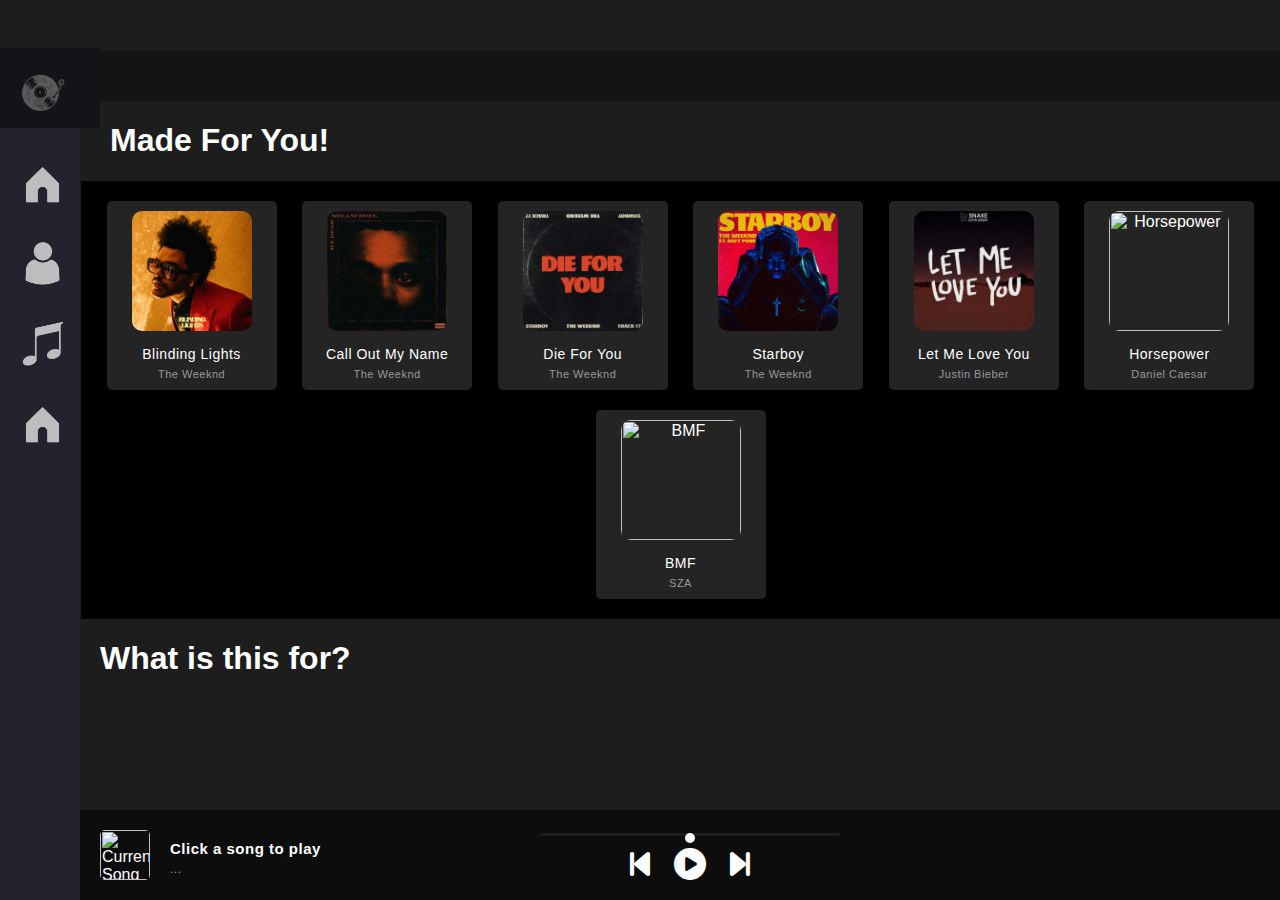
==== commit 2e92c1bb: "Updated CSS and JS files, and modified HTML files" ====
--- a/index.html
+++ b/index.html
@@ -1,4 +1,3 @@
-<<<<<<< HEAD
 ﻿﻿<!DOCTYPE html>
 <html lang="en">
 
@@ -149,129 +148,3 @@
 </body>
 
 </html>
-=======
-<!DOCTYPE html>
-<html lang="en">
-
-<head>
-    <meta charset="UTF-8">
-    <meta http-equiv="X-UA-Compatible" content="IE=edge">
-    <meta name="viewport" content="width=device-width, initial-scale=1.0">
-    <title>VibeIt - Music On The Go</title>
-    <link href="assets/css/home.css" rel="stylesheet" />
-    <link href="assets/css/Navbar.css" media="screen and (min-width: 1100px)" rel="stylesheet" />
-    <script src="https://kit.fontawesome.com/d5b2540b36.js" crossorigin="anonymous"></script>
-</head>
-
-<body>
-    <nav class="navbar">
-        <ul class="navbar-nav">
-            <li class="logo">
-                <a class="nav-link" href="./index.html">
-                    <img src="./assets/images/pd10-removebg-preview.png" />
-                    <span class="link-text">Vibe It</span>
-                </a>
-            </li>
-            <li class="nav-item">
-                <a class="nav-link" href="./index.html">
-                    <img src="./assets/images/home.png" alt="Home" />
-                    <span class="link-text">Home</span>
-                </a>
-            </li>
-            <li class="nav-item">
-                <a class="nav-link" href="./about.html">
-                    <img src="./assets/images/about.png" alt="About us" />
-                    <span class="link-text">About us</span>
-                </a>
-            </li>
-            <li class="nav-item">
-                <a class="nav-link" href="./library.html">
-                    <img src="./assets/images/library.png" alt="Library" />
-                    <span class="link-text">Library</span>
-                </a>
-            </li>
-            <li class="nav-item">
-                <a class="nav-link" href="#">
-                    <img src="./assets/images/home.png" alt="Request Songs" />
-                    <span class="link-text">Request Songs</span>
-                </a>
-            </li>
-        </ul>
-    </nav>
-    <main>
-        <!-- Top container -->
-        <div class="containertop"></div>
-
-        <!-- Heading -->
-        <h1 class="margin">Made For You!</h1>
-
-        <!-- Song list -->
-        <div class="container margin">
-            <div class="songlist">
-                <!-- Song items -->
-                <div class="songitem">
-                    <img src="assets/images/covers/blindinglightsimg.png" alt="Blinding Lights" />
-                    <span class="songName">Blinding Lights - The Weeknd</span>
-                    <span class="songlistplay">
-                        <i id="0" class="far songItemPlay fa-play-circle"></i>
-                    </span>
-                </div>
-                <div class="songitem">
-                    <img src="assets/images/covers/calloutmynameimg.png" alt="Call Out My Name" />
-                    <span class="songName">Call Out My Name - The Weeknd</span>
-                    <span class="songlistplay">
-                        <i id="1" class="far songItemPlay fa-play-circle"></i>
-                    </span>
-                </div>
-                <div class="songitem">
-                    <img src="assets/images/covers/dieforyouimg.png" alt="Die For You" />
-                    <span class="songName">Die For You - The Weeknd</span>
-                    <span class="songlistplay">
-                        <i id="2" class="far songItemPlay fa-play-circle"></i>
-                    </span>
-                </div>
-                <div class="songitem">
-                    <img src="assets/images/covers/starboyimg.png" alt="Starboy" />
-                    <span class="songName">Starboy - The Weeknd</span>
-                    <span class="songlistplay">
-                        <i id="3" class="far songItemPlay fa-play-circle"></i>
-                    </span>
-                </div>
-                <div class="songitem">
-                    <img src="assets/images/covers/letmeloveyouimg.png" alt="Let Me Love You" />
-                    <span class="songName">Let Me Love You - Justin Bieber</span>
-                    <span class="songlistplay">
-                        <i id="4" class="far songItemPlay fa-play-circle"></i>
-                    </span>
-                </div>
-                
-            </div>
-            <h1 class="head">What is this for?</h1>
-        </div>
-
-        <!-- Player controls -->
-        <div class="playcontainer">
-            <div class="bottommargin">
-                <div class="songinfo-container">
-                    <div class="songinfo">
-                        <img id="masterSongImage" src="" width="100px" alt="Current Song Image" />
-                        <span id="masterSongName">Click a song to play</span>
-                    </div>
-                    <div class="progcontainer">
-                        <input type="range" id="songProgress" min="0" max="100" />
-                        <div class="icon">
-                            <i class="fas fa-2x fa-step-backward" id="previous"></i>
-                            <i class="far fa-2x fa-play-circle" id="masterPlay"></i>
-                            <i class="fas fa-2x fa-step-forward" id="next"></i>
-                        </div>
-                    </div>
-                </div>
-            </div>
-        </div>
-    </main>
-
-    <script src="assets/js/home.js"></script>
-</body>
-
-</html>
->>>>>>> origin/main
--- a/assets/css/home.css
+++ b/assets/css/home.css
@@ -1,4 +1,3 @@
-<<<<<<< HEAD
 /* General body styles */
 body {
     background-color: rgb(29, 29, 29);
@@ -200,129 +199,3 @@
 .bottommargin {
     margin: auto;
 }
-=======
-/* General body styles */
-body {
-    background-color: rgb(29, 29, 29);
-    font-family: "Noto Naskh Arabic UI", Arial, sans-serif;
-    margin: 0;
-    padding: 0;
-}
-
-/* Text styles */
-.margin {
-    color: white;
-    text-align: left;
-    padding-left: 30px;
-}
-
-/* Top container */
-.containertop {
-    background-color: rgb(20, 20, 20);
-    height: 50px;
-}
-
-/* Song list container */
-.songlist {
-    display: flex; /* Arrange songs in rows */
-    flex-wrap: wrap; /* Allow wrapping to the next row */
-    justify-content: space-evenly; /* Even spacing between items */
-    background-color: black;
-    color: white;
-    padding: 20px;
-    gap: 20px; /* Add consistent spacing between rows and columns */
-    height: auto; /* Adjust height dynamically */
-}
-
-/* Individual song items */
-.songitem {
-    background-color: #242424;
-    display: flex;
-    flex-direction: column; /* Arrange content vertically */
-    align-items: center; /* Center-align content */
-    padding: 10px;
-    border-radius: 5px;
-    width: 150px; /* Standardize the width of each card */
-    text-align: center;
-}
-
-.songitem img {
-    height: 120px;
-    width: 120px;
-    border-radius: 10px;
-    margin-bottom: 10px; /* Space between image and text */
-}
-
-.songName {
-    font-size: 14px;
-    margin-top: 5px;
-    color: white;
-}
-
-/* Play button */
-.songlistplay {
-    margin-top: 10px;
-    color: white;
-}
-
-/* Player controls */
-.playcontainer {
-    background-color: rgb(14, 13, 13);
-    color: white;
-    width: 100%;
-    position: fixed;
-    bottom: 0;
-    height: 90px;
-    display: flex;
-    align-items: center;
-    justify-content: space-between;
-    padding: 0 20px;
-}
-
-.songinfo {
-    display: flex;
-    align-items: center;
-}
-
-.songinfo img {
-    height: 50px;
-    width: 50px;
-    border-radius: 5px;
-}
-
-#masterSongName {
-    margin-left: 15px;
-}
-
-/* Progress bar */
-#songProgress {
-    width: 300px;
-    background-color: transparent;
-    border: none;
-    -webkit-appearance: none;
-    appearance: none;
-}
-
-#songProgress::-webkit-slider-runnable-track {
-    background-color: rgb(29, 29, 29);
-    height: 3px;
-    border-radius: 3px;
-}
-
-#songProgress::-webkit-slider-thumb {
-    -webkit-appearance: none;
-    width: 10px;
-    height: 10px;
-    background-color: white;
-    border-radius: 50%;
-    cursor: pointer;
-}
-
-/* Navigation icons */
-.icon i {
-    color: white;
-    margin: 0 10px;
-    cursor: pointer;
-}
-
->>>>>>> origin/main
--- a/assets/css/Navbar.css
+++ b/assets/css/Navbar.css
@@ -1,4 +1,3 @@
-<<<<<<< HEAD
 .navbar {
     width: 5rem;
     height: 100vh;
@@ -147,92 +146,3 @@
 
 
 
-=======
-.navbar {
-    width: 5rem;
-    height: 100vh;
-    position: fixed;
-    margin-left: -80px;
-    background-color: #23232e;
-    transition: width 200ms ease;
-    z-index: 1000; /* Ensure it's above other elements */
-
-  }
-  
-  .navbar-nav {
-    list-style: none;
-    padding: 0;
-    margin: -20px;
-    display: flex;
-    flex-direction: column;
-    align-items: center;
-    height: 10%;
-  }
-  
-  .nav-item {
-    width: 100%;
-  }
-  
-  .link-text {
-    display: none;
-    margin-left: 1rem;
-  }
-  
-  .nav-link {
-    display: flex;
-    align-items: center;
-    height: 5rem;
-    color: #b6b6b6;
-    text-decoration: none;
-    filter: grayscale(100%) opacity(0.7);
-    transition: 500ms;
-  }
-  
-  .nav-link:hover {
-    filter: grayscale(0%) opacity(1);
-    background: #141418;
-    color: #ececec;
-  }
-  
-  .nav-link img {
-    width: 4.8rem;
-    min-width: 4.8rem;
-    margin: 0 1.5rem;
-  }
-  
-  .navbar:hover {
-    width: 16rem;
-  }
-  
-  .navbar:hover .link-text {
-    display: block;
-  }
-  
-  .logo {
-    font-weight: bold;
-    text-transform: uppercase;
-    margin-bottom: 1rem;
-    text-align: center;
-    color: #ececec;
-    background: #141418;
-    font-size: 1.5rem;
-    letter-spacing: 0.3ch;
-    width: 100%;
-  }
-  
-  .logo img {
-    transform: rotate(0deg);
-    transition: 600ms;
-  }
-  
-  .logo-text {
-    display: inline;
-    position: absolute;
-    left: -999px;
-    transition: 600ms;
-  }
-  
-  .navbar:hover .logo img {
-    transform: rotate(-360deg);
-  }
->>>>>>> origin/main
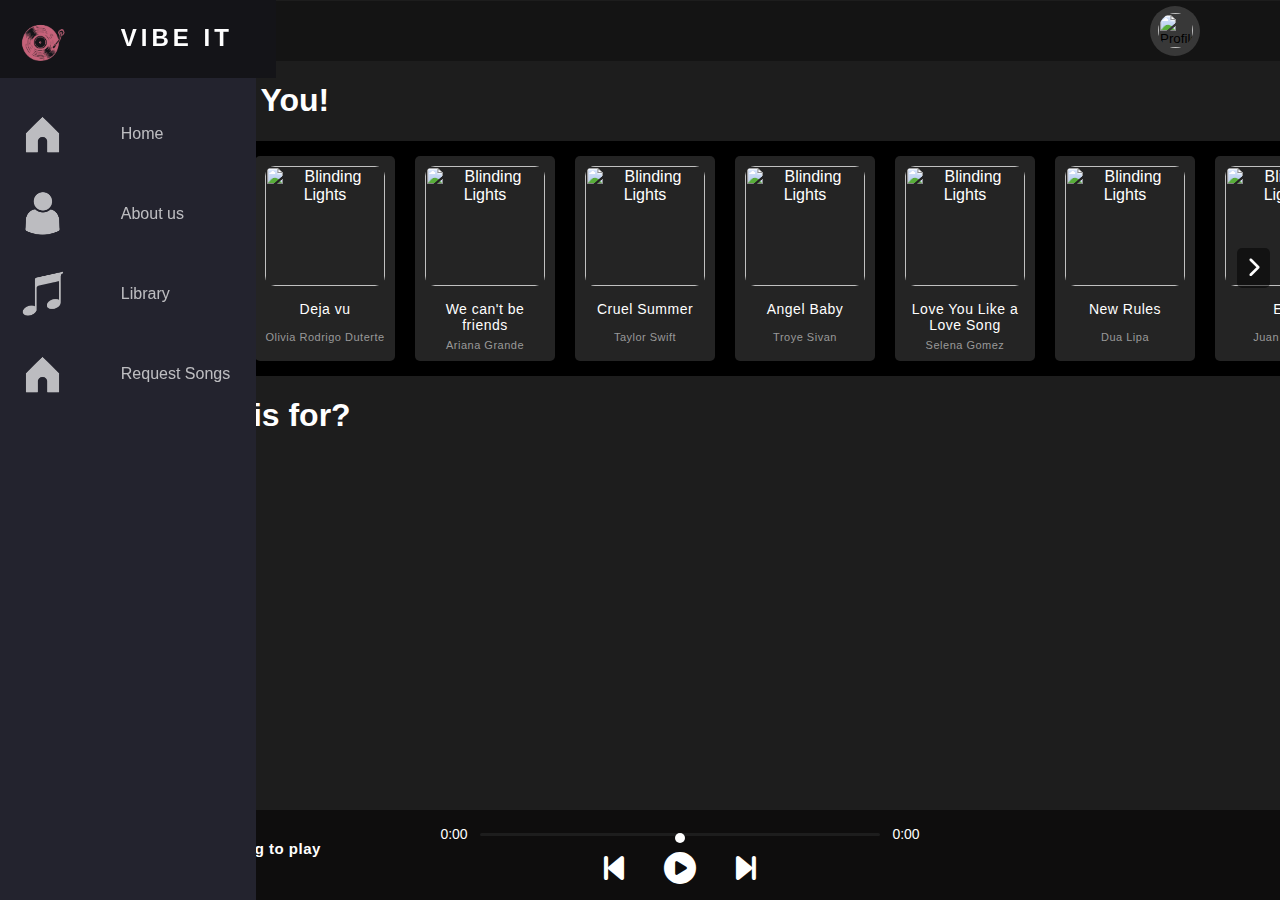
==== commit 2f33b4f1: "Updated files with new changes" ====
--- a/index.html
+++ b/index.html
@@ -11,33 +11,15 @@
     <script src="https://kit.fontawesome.com/d5b2540b36.js" crossorigin="anonymous"></script>
     <script src="assets/js/profile.js"></script>
     <link href="https://cdnjs.cloudflare.com/ajax/libs/font-awesome/6.0.0/css/all.min.css" rel="stylesheet">
-
 </head>
 
 <body>
-
-    <!-- Add this inside your navigation bar (replace/add in your desired location) -->
-<div class="profile-dropdown">
-    <button class="profile-button">
-        <img src="assets/images/profile-icon.png" alt="Profile" class="profile-icon" />
-    </button>
-    <div class="dropdown-menu">
-        <a href="account.html">Account</a>
-        <a href="profile.html">Profile</a>
-        <a href="upgrade.html">Upgrade to Premium</a>
-        <a href="settings.html">Settings</a>
-        <a href="logout.php">Log Out</a>
-    </div>
-</div>
-
 
     <!-- Navigation Bar -->
     <nav class="navbar">
         <ul class="navbar-nav">
             <li class="logo">
                 <a class="nav-link" href="./index.html">
-                    
-
                     <img src="./assets/images/pd10-removebg-preview.png" alt="Vibe It Logo" />
                     <span class="link-text">Vibe It</span>
                 </a>
@@ -71,16 +53,81 @@
 
     <main>
         <!-- Top container -->
-        <div class="containertop"></div>
+        <div class="containertop">
+            <div class="profile-dropdown">
+                <button class="profile-button">
+                    <img src="assets/images/profile-icon.jpg" alt="Profile" class="profile-icon" />
+                </button>
+                <div class="dropdown-menu">
+                    <a href="account.html">Account</a>
+                    <a href="profile.html">Profile</a>
+                    <a href="upgrade.html">Upgrade to Premium</a>
+                    <a href="settings.html">Settings</a>
+                    <a href="logout.php">Log Out</a>
+                </div>
+            </div>
+        </div>
 
         <!-- Heading -->
         <h1 class="margin">Made For You!</h1>
 
-        <!-- Song list -->
-        <div class="container margin">
+        <!-- Song list with scroll buttons -->
+        <div class="songlist-container">
+            <button class="scroll-btn left" id="scrollLeft"><i class="fas fa-chevron-left"></i></button>
             <div class="songlist">
                 <!-- Song items -->
-                 
+                <div class="songitem">
+                    <img class="cover-setting" src="assets/images/covers/diewithasmile.png" alt="Blinding Lights" />
+                    <span class="songName">Die with a smile</span>
+                    <span class="songArtist">Lady Gaga ft. Bruno Mars</span>
+                </div>
+                <div class="songitem">
+                    <img class="cover-setting" src="assets/images/covers/dejavu.jpg" alt="Blinding Lights" />
+                    <span class="songName">Deja vu</span>
+                    <span class="songArtist">Olivia Rodrigo Duterte</span>
+                </div>
+                <div class="songitem">
+                    <img class="cover-setting" src="assets/images/covers/wecantbefriends.jpg" alt="Blinding Lights" />
+                    <span class="songName">We can't be friends</span>
+                    <span class="songArtist">Ariana Grande</span>
+                </div>
+                <div class="songitem">
+                    <img class="cover-setting" src="assets/images/covers/cruelsummer.jpeg" alt="Blinding Lights" />
+                    <span class="songName">Cruel Summer</span>
+                    <span class="songArtist">Taylor Swift</span>
+                </div>
+                <div class="songitem">
+                    <img class="cover-setting" src="assets/images/covers/angelbaby.jpeg" alt="Blinding Lights" />
+                    <span class="songName">Angel Baby</span>
+                    <span class="songArtist">Troye Sivan</span>
+                </div>
+                <div class="songitem">
+                    <img class="cover-setting" src="assets/images/covers/loveyoulikealovesong.jpg" alt="Blinding Lights" />
+                    <span class="songName">Love You like a Love Song</span>
+                    <span class="songArtist">Selena Gomez </span>
+                </div>
+                <div class="songitem">
+                    <img class="cover-setting" src="assets/images/covers/newrules.png" alt="Blinding Lights" />
+                    <span class="songName">New Rules</span>
+                    <span class="songArtist">Dua Lipa</span>
+                </div>
+                <div class="songitem">
+                    <img class="cover-setting" src="assets/images/covers/ere.jpg" alt="Blinding Lights" />
+                    <span class="songName">Ere</span>
+                    <span class="songArtist">Juan Karlos</span>
+                </div>
+
+
+                <div class="songitem">
+                    <img class="cover-setting" src="assets/images/covers/saan.jpg" alt="Blinding Lights" />
+                    <span class="songName">Saan</span>
+                    <span class="songArtist">Maki</span>
+                </div>
+                <div class="songitem">
+                    <img class="cover-setting" src="assets/images/covers/jealous.jpg" alt="Blinding Lights" />
+                    <span class="songName">Jealous</span>
+                    <span class="songArtist">Nick Jonas</span>
+                </div>
                 <div class="songitem">
                     <img class="cover-setting" src="assets/images/covers/blindinglightsimg.png" alt="Blinding Lights" />
                     <span class="songName">Blinding Lights</span>
@@ -117,6 +164,7 @@
                     <span class="songArtist">SZA</span>
                 </div>
             </div>
+            <button class="scroll-btn right" id="scrollRight"><i class="fas fa-chevron-right"></i></button>
         </div>
 
         <h1 class="head">What is this for?</h1>
@@ -124,17 +172,20 @@
         <!-- Player controls -->
         <div class="playcontainer">
             <div class="songinfo-container">
-                <div class="songinfo" >
-                        <img id="masterSongImage" src="" width="100px" alt="Current Song Image" />
-                        <div class="masterSongInfo">
-                            <label id="masterSongName">Click a song to play</label><br />
-                            <label id="masterSongArtist">...</label>
-                        </div>
-
+                <div class="songinfo">
+                    <img id="masterSongImage" src="" width="100px" alt="Current Song Image" />
+                    <div class="masterSongInfo">
+                        <label id="masterSongName">Click a song to play</label><br />
+                        <label id="masterSongArtist">...</label>
+                    </div>
                 </div>
             </div>
             <div class="progcontainer">
-                <input type="range" id="songProgress" min="0" max="100" />
+                <div class="progress">
+                    <label id="currentTimeLabel">0:00</label>
+                    <input type="range" id="songProgress" min="0" max="100" />
+                    <label id="durationLabel">0:00</label>
+                </div>
                 <div class="icon">
                     <i class="fas fa-2x fa-step-backward" id="previous"></i>
                     <i class="fas fa-2x fa-play-circle" id="masterPlay"></i>
@@ -145,6 +196,38 @@
     </main>
 
     <script src="assets/js/home.js"></script>
+    <script>
+        // JavaScript to toggle dropdown visibility
+        document.addEventListener("DOMContentLoaded", function () {
+            const profileButton = document.querySelector(".profile-button");
+            const dropdownMenu = document.querySelector(".dropdown-menu");
+
+            profileButton.addEventListener("click", function (event) {
+                event.stopPropagation(); // Prevent click from propagating to document
+                dropdownMenu.classList.toggle("show");
+            });
+
+            // Close dropdown if clicking outside
+            document.addEventListener("click", function () {
+                dropdownMenu.classList.remove("show");
+            });
+        });
+
+        // JavaScript for scroll buttons functionality
+        let songListContainer = document.querySelector('.songlist');
+        let scrollLeftBtn = document.getElementById('scrollLeft');
+        let scrollRightBtn = document.getElementById('scrollRight');
+
+        // Scroll the song list left
+        scrollLeftBtn.addEventListener('click', () => {
+            songListContainer.scrollBy({ left: -200, behavior: 'smooth' });
+        });
+
+        // Scroll the song list right
+        scrollRightBtn.addEventListener('click', () => {
+            songListContainer.scrollBy({ left: 200, behavior: 'smooth' });
+        });
+    </script>
 </body>
 
 </html>
--- a/assets/css/home.css
+++ b/assets/css/home.css
@@ -19,21 +19,62 @@
 /* Top container */
 .containertop {
     background-color: rgb(20, 20, 20);
-    height: 50px;
+    height: 60px;
     margin-top: -17px;
 }
 
 /* Song list container */
+.songlist-container {
+    display: flex;
+    justify-content: center;
+    align-items: center;
+    position: relative;
+    margin: auto;
+}
+
+/* Scroll buttons */
+.scroll-btn {
+    background-color: rgba(0, 0, 0, 0.5);
+    color: white;
+    border: none;
+    padding: 10px;
+    cursor: pointer;
+    position: absolute;
+    top: 50%;
+    z-index: 10;
+    transform: translateY(-50%);
+    border-radius: 5px;
+    margin: 10px;
+}
+
+.scroll-btn i {
+    font-size: 20px;
+}
+
+.scroll-btn.left {
+    left: 0;
+}
+
+.scroll-btn.right {
+    right: 0;
+}
+
+/* Song list */
 .songlist {
     display: flex; /* Arrange songs in rows */
-    flex-wrap: wrap; /* Allow wrapping to the next row */
-    justify-content: space-evenly; /* Even spacing between items */
+    flex-wrap: nowrap; /* Prevent wrapping */
+    overflow-x: auto; /* Enable horizontal scrolling */
     background-color: black;
     color: white;
-    padding: 20px;
     gap: 20px; /* Add consistent spacing between rows and columns */
     margin: auto;
-    margin-left: -29px;
+    padding: 15px;
+    -ms-overflow-style: none;  /* Hide scrollbar in Internet Explorer */
+    scrollbar-width: none; /* Hide scrollbar in Firefox */
+}
+
+.songlist::-webkit-scrollbar {
+    display: none; /* Hide scrollbar in Webkit browsers (Chrome, Safari) */
 }
 
 /* Individual song items */
@@ -100,7 +141,6 @@
     width: 300px;
     max-height: 60px;
     margin-top: 10px;
-
 }
 .songinfo img {
     height: 50px;
@@ -135,6 +175,7 @@
     cursor: pointer;
 }
 
+/* Progress container */
 .progcontainer {
     display: flex;
     flex-direction: column;
@@ -142,15 +183,27 @@
     justify-content: center;
     width: 500px;
     margin: auto;
-    margin-left: 40px;
-}
-
-.icon {
-    margin-top: 10px;
+    position: absolute;
+    left: 350px;
+}
+
+/* Progress bar */
+.progress {
+    display: flex;
+    justify-content: space-between;
+    width: 100%;
+    margin-bottom: 10px; /* Space between progress and buttons */
+}
+
+.progress label {
+    color: white;
+    font-size: 14px;
+    width: 60px;
+    text-align: center;
 }
 
 #songProgress {
-    width: 300px;
+    width: 100%; /* Stretch progress bar to fill available space */
     background-color: transparent;
     border: none;
     -webkit-appearance: none;
@@ -172,10 +225,16 @@
     cursor: pointer;
 }
 
-/* Navigation icons */
+/* Player controls */
+.icon {
+    display: flex;
+    justify-content: center;
+    align-items: center;
+}
+
 .icon i {
     color: white;
-    margin: 0 10px;
+    margin: 0 20px; /* Increase space between icons */
     cursor: pointer;
 }
 
--- a/assets/css/Navbar.css
+++ b/assets/css/Navbar.css
@@ -1,95 +1,88 @@
 .navbar {
-    width: 5rem;
-    height: 100vh;
-    position: fixed;
-    margin-left: -80px;
-    background-color: #23232e;
-    transition: width 200ms ease;
-    z-index: 1000; /* Ensure it's above other elements */
+  width: 5rem;
+  height: 100vh;
+  position: fixed;
+  margin-left: -80px;
+  background-color: #23232e;
+  transition: width 200ms ease;
+  z-index: 1000; /* Ensure it's above other elements */
+}
 
-  }
-  
-  .navbar-nav {
-    list-style: none;
-    padding: 0;
-    margin: -20px;
-    display: flex;
-    flex-direction: column;
-    align-items: center;
-    height: 10%;
-  }
-  
-  .nav-item {
-    width: 100%;
-  }
-  
-  .link-text {
-    display: none;
-    margin-left: 1rem;
-  }
-  
-  .nav-link {
-    display: flex;
-    align-items: center;
-    height: 5rem;
-    color: #b6b6b6;
-    text-decoration: none;
-    filter: grayscale(100%) opacity(0.7);
-    transition: 500ms;
-  }
-  
-  .nav-link:hover {
-    filter: grayscale(0%) opacity(1);
-    background: #141418;
-    color: #ececec;
-  }
-  
-  .nav-link img {
-    width: 4.8rem;
-    min-width: 4.8rem;
-    margin: 0 1.5rem;
-  }
-  
-  .navbar:hover {
-    width: 16rem;
-  }
-  
-  .navbar:hover .link-text {
-    display: block;
-  }
-  
-  .logo {
-    font-weight: bold;
-    text-transform: uppercase;
-    margin-bottom: 1rem;
-    text-align: center;
-    color: #ececec;
-    background: #141418;
-    font-size: 1.5rem;
-    letter-spacing: 0.3ch;
-    width: 100%;
-  }
-  
-  .logo img {
-    transform: rotate(0deg);
-    transition: 600ms;
-  }
-  
-  .logo-text {
-    display: inline;
-    position: absolute;
-    left: -999px;
-    transition: 600ms;
-  }
-  
-  .navbar:hover .logo img {
-    transform: rotate(-360deg);
-  }
+.navbar-nav {
+  list-style: none;
+  padding: 0;
+  margin: -20px;
+  display: flex;
+  flex-direction: column;
+  align-items: center;
+  height: 10%;
+}
 
-/* Style the profile button */
-.profile-dropdown {
-  position: relative;
-  display: inline-block;
+.nav-item {
+  width: 100%;
+}
+
+.link-text {
+  display: none;
+  margin-left: 1rem;
+}
+
+.nav-link {
+  display: flex;
+  align-items: center;
+  height: 5rem;
+  color: #b6b6b6;
+  text-decoration: none;
+  filter: grayscale(100%) opacity(0.7);
+  transition: 500ms;
+}
+
+.nav-link:hover {
+  filter: grayscale(0%) opacity(1);
+  background: #141418;
+  color: #ececec;
+}
+
+.nav-link img {
+  width: 4.8rem;
+  min-width: 4.8rem;
+  margin: 0 1.5rem;
+}
+
+.navbar:hover {
+  width: 16rem;
+}
+
+.navbar:hover .link-text {
+  display: block;
+}
+
+.logo {
+  font-weight: bold;
+  text-transform: uppercase;
+  margin-bottom: 1rem;
+  text-align: center;
+  color: #ececec;
+  background: #141418;
+  font-size: 1.5rem;
+  letter-spacing: 0.3ch;
+  width: 100%;
+}
+
+.logo img {
+  transform: rotate(0deg);
+  transition: 600ms;
+}
+
+.logo-text {
+  display: inline;
+  position: absolute;
+  left: -999px;
+  transition: 600ms;
+}
+
+.navbar:hover .logo img {
+  transform: rotate(-360deg);
 }
 
 .profile-button {
@@ -103,22 +96,40 @@
 }
 
 .profile-icon {
-  width: 40px; /* Adjust size */
-  height: 40px;
+  width: 35px; /* Adjust size */
+  height: 35px;
   border-radius: 50%;
+  position: relative;
+  right: 1242px;
+  top: 2px;
+}
+
+.profile-dropdown {
+  background-color: rgb(56, 56, 56);
+  width: 50px;
+  height: 50px;
+  border-radius: 50%;
+  position: absolute;
+  left: 1150px;
+  top: 6px;
+}
+
+.profile-dropdown:hover {
+  background-color: pink;
+  transition: background-color 0.5s ease;
 }
 
 /* Dropdown menu container */
 .dropdown-menu {
   display: none; /* Hidden by default */
   position: absolute;
-  right: 0; /* Aligns to the right of the button */
-  top: 50px; /* Adjust to match button position */
-  background-color: #333; /* Dropdown background color */
+  right: 0px;
+  top: 55px;
+  background-color: #333;
   box-shadow: 0 4px 6px rgba(0, 0, 0, 0.1);
   border-radius: 5px;
   z-index: 1000;
-  width: 200px; /* Adjust width as needed */
+  width: 200px;
 }
 
 /* Dropdown menu links */
@@ -135,14 +146,7 @@
   background-color: #444; /* Highlight on hover */
 }
 
-/* Show dropdown on button click */
-.profile-dropdown:hover .dropdown-menu {
-  display: block;
-}
-
+/* Active dropdown menu */
 .dropdown-menu.show {
   display: block;
 }
-
-
-
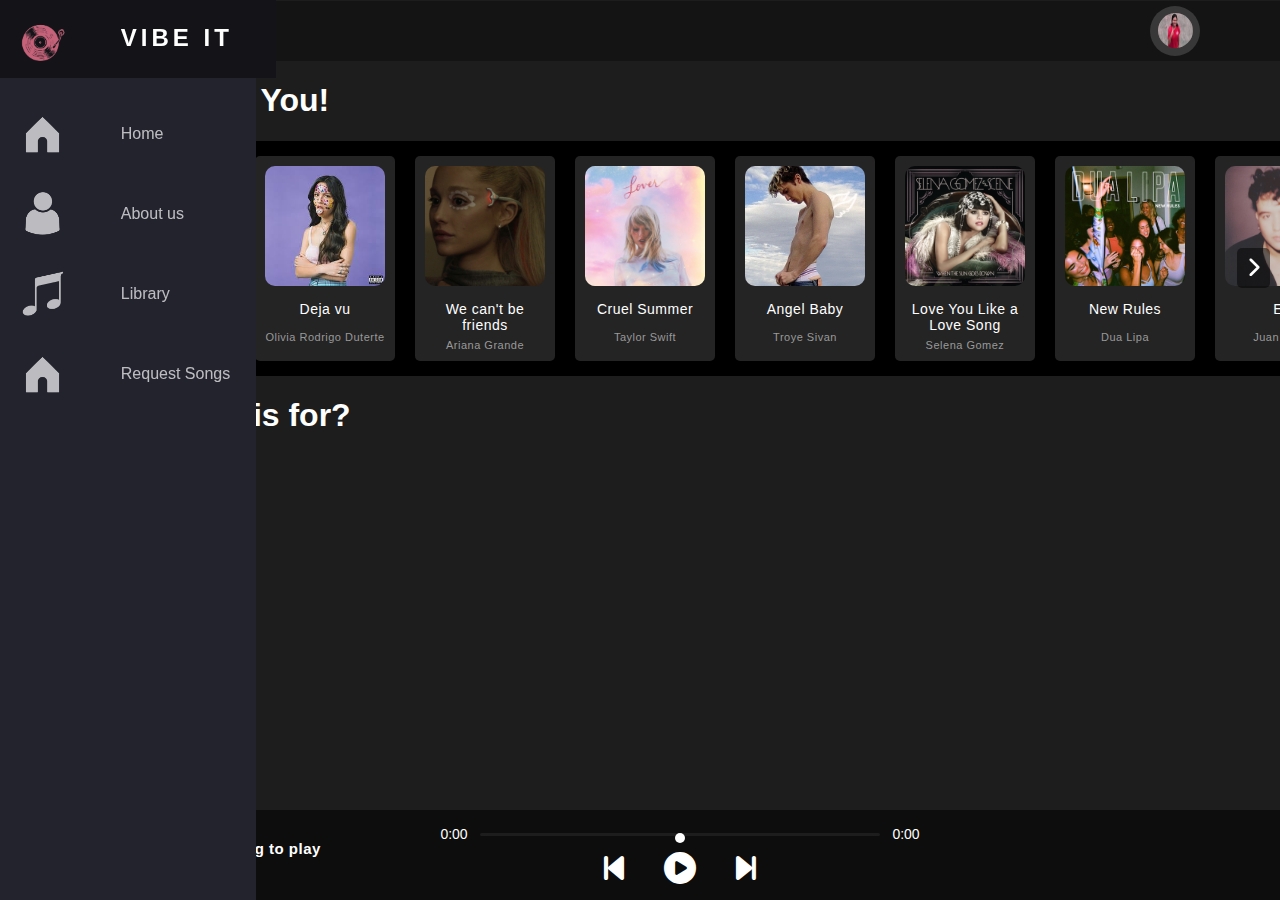
==== commit 4af922fd: "updated songs" ====
--- a/index.html
+++ b/index.html
@@ -56,7 +56,7 @@
         <div class="containertop">
             <div class="profile-dropdown">
                 <button class="profile-button">
-                    <img src="assets/images/profile-icon.jpg" alt="Profile" class="profile-icon" />
+                    <img src="assets/images/Kween-Yasmins-1024x576.png" alt="Profile" class="profile-icon" />
                 </button>
                 <div class="dropdown-menu">
                     <a href="account.html">Account</a>
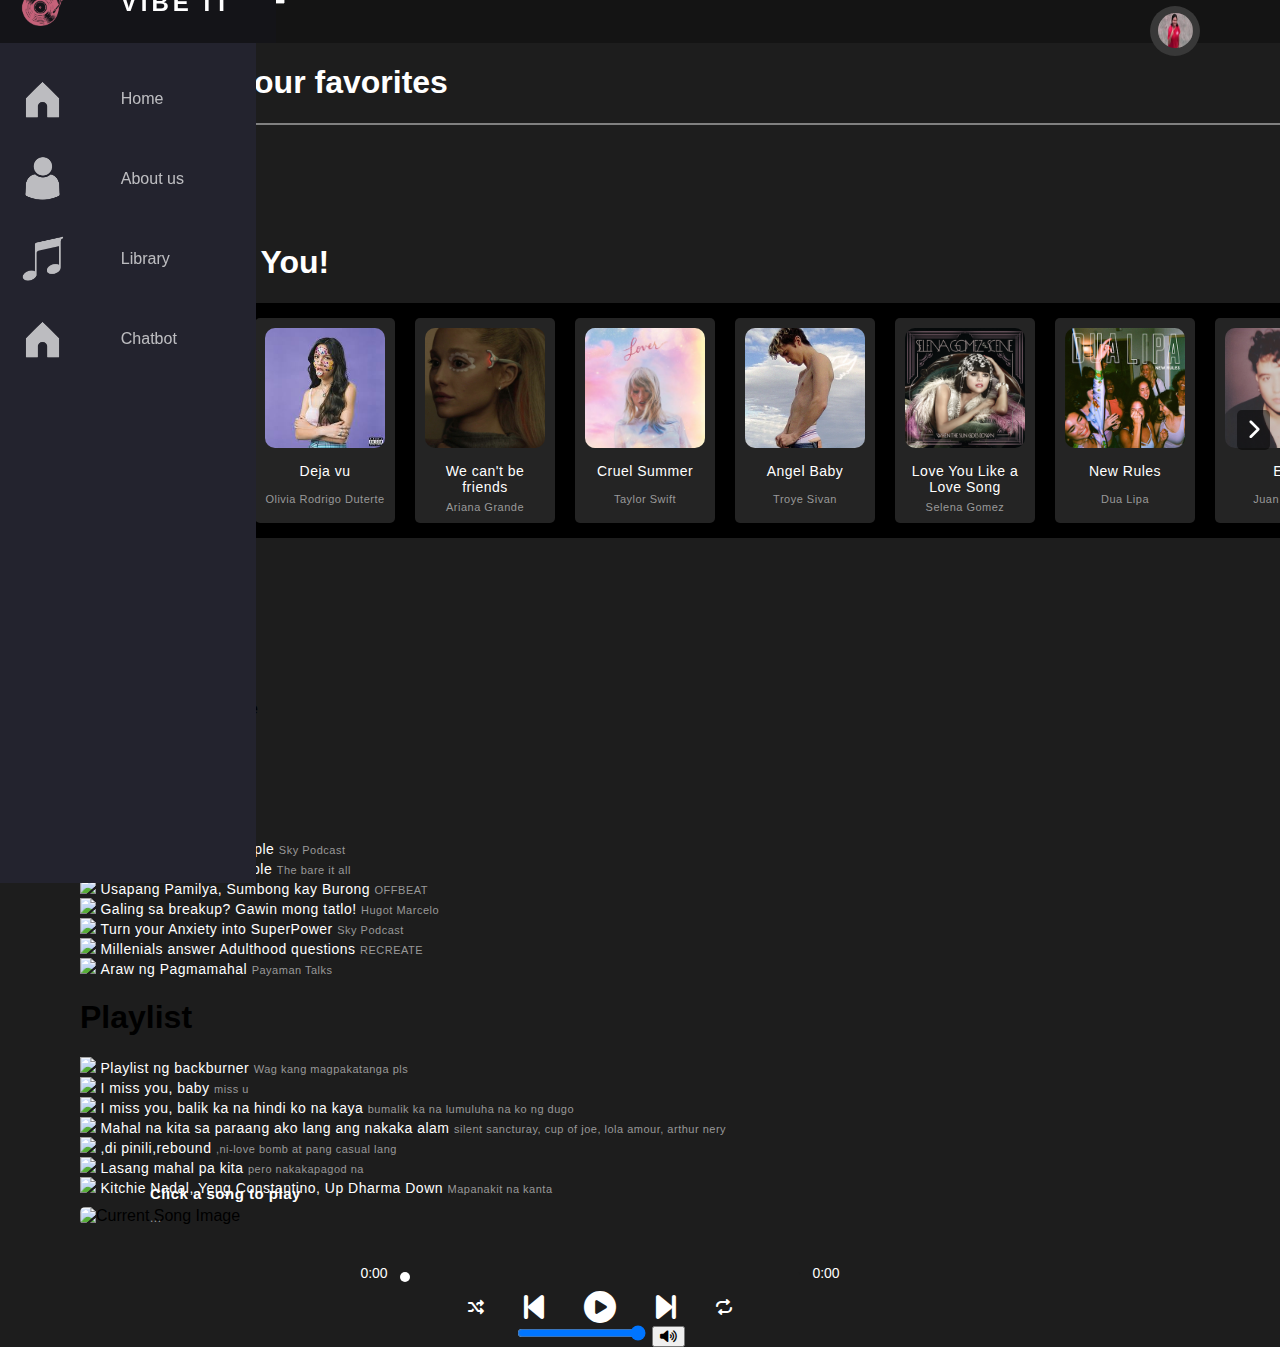
==== commit 7c79b8c2: "Update index.html" ====
--- a/index.html
+++ b/index.html
@@ -1,4 +1,4 @@
-﻿﻿<!DOCTYPE html>
+<!DOCTYPE html>
 <html lang="en">
 
 <head>
@@ -7,6 +7,8 @@
     <meta name="viewport" content="width=device-width, initial-scale=1.0">
     <title>VibeIt - Music On The Go</title>
     <link href="assets/css/home.css" rel="stylesheet" />
+    <link href="assets/css/buttons.css" rel="stylesheet" />
+    <link href="assets/css/homefunctions.css" rel="stylesheet" />
     <link href="assets/css/Navbar.css" media="screen and (min-width: 1100px)" rel="stylesheet" />
     <script src="https://kit.fontawesome.com/d5b2540b36.js" crossorigin="anonymous"></script>
     <script src="assets/js/profile.js"></script>
@@ -20,7 +22,7 @@
         <ul class="navbar-nav">
             <li class="logo">
                 <a class="nav-link" href="./index.html">
-                    <img src="./assets/images/pd10-removebg-preview.png" alt="Vibe It Logo" />
+                    <img class="logo-img" src="./assets/images/pd10-removebg-preview.png" alt="Vibe It Logo" />
                     <span class="link-text">Vibe It</span>
                 </a>
             </li>
@@ -43,21 +45,26 @@
                 </a>
             </li>
             <li class="nav-item">
-                <a class="nav-link" href="#">
+                <a class="nav-link" href="chat.html">
                     <img src="./assets/images/home.png" alt="Request Songs" />
-                    <span class="link-text">Request Songs</span>
+                    <span class="link-text">Chatbot</span>
                 </a>
             </li>
         </ul>
     </nav>
 
-    <main>
-        <!-- Top container -->
-        <div class="containertop">
-            <div class="profile-dropdown">
-                <button class="profile-button">
-                    <img src="assets/images/Kween-Yasmins-1024x576.png" alt="Profile" class="profile-icon" />
-                </button>
+    <div class="containertop">
+        <div class="search-bar-container">
+            <i class="fas fa-search search-icon"></i>
+            <input type="text" class="search-input" placeholder="Search for songs, artists, or albums..." oninput="searchSongs(this.value)" />
+            <div id="searchResults" class="search-results"></div>
+        </div>
+        
+
+        <div class="profile-dropdown">
+            <button class="profile-button">
+                <img src="assets/images/Kween-Yasmins-1024x576.png" alt="Profile" class="profile-icon" />
+            </button>
                 <div class="dropdown-menu">
                     <a href="account.html">Account</a>
                     <a href="profile.html">Profile</a>
@@ -66,11 +73,32 @@
                     <a href="logout.php">Log Out</a>
                 </div>
             </div>
-        </div>
-
+    </div>
+
+    <main id="main">
+
+        <h1 class="margin"> Explore your favorites </h1>
+        <hr color="grey">
+        <div class="library-container">
+            <div class="librarybtn-playlist">
+            <label class="librarybtn-text">Playlist</label>
+            </div>
+            <div class="librarybtn-songs">
+            <label class="librarybtn-text">Songs</label>
+            </div>
+            <div class="librarybtn-albums">
+                <label class="librarybtn-text">Albums</label>
+            </div>
+            <div class="librarybtn-artist">
+                <label class="librarybtn-text">Artist</label>
+            </div>
+            <div class="librarybtn-podcast">
+                <label class="librarybtn-text">Podcast</label>
+            </div>
+        </div>       
+    
         <!-- Heading -->
         <h1 class="margin">Made For You!</h1>
-
         <!-- Song list with scroll buttons -->
         <div class="songlist-container">
             <button class="scroll-btn left" id="scrollLeft"><i class="fas fa-chevron-left"></i></button>
@@ -116,8 +144,6 @@
                     <span class="songName">Ere</span>
                     <span class="songArtist">Juan Karlos</span>
                 </div>
-
-
                 <div class="songitem">
                     <img class="cover-setting" src="assets/images/covers/saan.jpg" alt="Blinding Lights" />
                     <span class="songName">Saan</span>
@@ -167,67 +193,168 @@
             <button class="scroll-btn right" id="scrollRight"><i class="fas fa-chevron-right"></i></button>
         </div>
 
-        <h1 class="head">What is this for?</h1>
-
-        <!-- Player controls -->
-        <div class="playcontainer">
-            <div class="songinfo-container">
-                <div class="songinfo">
-                    <img id="masterSongImage" src="" width="100px" alt="Current Song Image" />
-                    <div class="masterSongInfo">
-                        <label id="masterSongName">Click a song to play</label><br />
-                        <label id="masterSongArtist">...</label>
-                    </div>
-                </div>
-            </div>
-            <div class="progcontainer">
-                <div class="progress">
-                    <label id="currentTimeLabel">0:00</label>
-                    <input type="range" id="songProgress" min="0" max="100" />
-                    <label id="durationLabel">0:00</label>
-                </div>
-                <div class="icon">
-                    <i class="fas fa-2x fa-step-backward" id="previous"></i>
-                    <i class="fas fa-2x fa-play-circle" id="masterPlay"></i>
-                    <i class="fas fa-2x fa-step-forward" id="next"></i>
-                </div>
-            </div>
+            <div class="Topartist">
+
+                <h1 class="head-recommend">Top Artist</h1>
+                <div class="artist-list">
+                    <!-- Song items -->
+                    <div class="artistitem">
+                        <img class="artist-cover" src="assets/images/covers/taylorcover.jpg" />
+                        <span class="artistName">Taylor Swift</span>
+                    </div>
+                    <div class="artistitem">
+                        <img class="artist-cover" src="assets/images/covers/sabrinacover.jpg" />
+                        <span class="artistName">Sabrina Carpenter</span>
+                    </div>
+                    <div class="artistitem">
+                        <img class="artist-cover" src="assets/images/covers/szacover.jpg" />
+                        <span class="artistName">Sza</span>
+                    </div>
+                    <div class="artistitem">
+                        <img class="artist-cover" src="assets/images/covers/makicover.jpg" />
+                        <span class="artistName">Maki</span>
+                    </div>
+                    <div class="artistitem">
+                        <img class="artist-cover" src="assets/images/covers/oliviacover.jpg" />
+                        <span class="artistName">Olivia Rodrigo Duterte</span>
+                    </div>
+                    <div class="artistitem">
+                        <img class="artist-cover" src="assets/images/covers/theweekndcover.jpg" />
+                        <span class="artistName">The Weeknd</span>
+                    </div>
+                    <div class="artistitem">
+                        <img class="artist-cover" src="assets/images/covers/ladygagacover.jpg" />
+                        <span class="artistName">Lady Gaga</span>
+                    </div>
+                </div>
+            </div>
+
+            <div class="Recommendation">
+
+                <h1 class="head-recommend">Podcast</h1>
+                <div class="recommend-list">
+                    <!-- Song items -->
+                    <div class="albumitem" onclick="redirectToPodcast1()">
+                        <img class="cover-setting" src="assets/images/podcover/Toxic.png" />
+                        <span class="songName">How to manipulate people</span>
+                        <span class="songArtist">Sky Podcast</span>
+                    </div>
+                    <div class="albumitem" onclick="redirectToPodcast2()">
+                        <img class="cover-setting" src="assets/images/podcover/The Bare it all.png" />
+                        <span class="songName">Dealing with Toxic People</span>
+                        <span class="songArtist">The bare it all</span>
+                    </div>
+                    <div class="albumitem" onclick="redirectToPodcast3()">
+                        <img class="cover-setting" src="assets/images/podcover/offbeat.png" />
+                        <span class="songName">Usapang Pamilya, Sumbong kay Burong</span>
+                        <span class="songArtist">OFFBEAT</span>
+                    </div>
+                    <div class="albumitem" onclick="redirectToPodcast4()">
+                        <img class="cover-setting" src="assets/images/podcover/hugotmarcelo.png" />
+                        <span class="songName">Galing sa breakup? Gawin mong tatlo!</span>
+                        <span class="songArtist">Hugot Marcelo</span>
+                    </div>
+                    <div class="albumitem" onclick="redirectToPodcast5()">
+                        <img class="cover-setting" src="assets/images/podcover/skypod.png" />
+                        <span class="songName">Turn your Anxiety into SuperPower</span>
+                        <span class="songArtist">Sky Podcast</span>
+                    </div>
+                    <div class="albumitem" onclick="redirectToPodcast6()">
+                        <img class="cover-setting" src="assets/images/podcover/recreate.png" />
+                        <span class="songName">Millenials answer Adulthood questions</span>
+                        <span class="songArtist">RECREATE</span>
+                    </div>
+                    <div class="albumitem" onclick="redirectToPodcast7()">
+                        <img class="cover-setting" src="assets/images/podcover/payamantalks.png" />
+                        <span class="songName">Araw ng Pagmamahal</span>
+                        <span class="songArtist">Payaman Talks</span>
+                    </div>
+                </div>
+            </div>
+
+            <div class="Recommendation">
+
+                <h1 class="head-recommend">Playlist</h1>
+                <div class="recommend-list">
+                    <!-- Song items -->
+                    <div class="albumitem">
+                        <img class="cover-setting" src="assets/images/cover/3.png" />
+                        <span class="songName">Playlist ng backburner</span>
+                        <span class="songArtist">Wag kang magpakatanga pls</span>
+                    </div>
+                    <div class="albumitem" onclick="redirectToPodcast2()">
+                        <img class="cover-setting" src="assets/images/cover/4.png" />
+                        <span class="songName">I miss you, baby</span>
+                        <span class="songArtist">miss u</span>
+                    </div>
+                    <div class="albumitem" onclick="redirectToPodcast3()">
+                        <img class="cover-setting" src="assets/images/cover/5.png" />
+                        <span class="songName">I miss you, balik ka na hindi ko na kaya</span>
+                        <span class="songArtist">bumalik ka na lumuluha na ko ng dugo</span>
+                    </div>
+                    <div class="albumitem" onclick="redirectToPodcast4()">
+                        <img class="cover-setting" src="assets/images/cover/7.png" />
+                        <span class="songName">Mahal na kita sa paraang ako lang ang nakaka alam</span>
+                        <span class="songArtist">silent sancturay, cup of joe, lola amour, arthur nery</span>
+                    </div>
+                    <div class="albumitem" onclick="redirectToPodcast5()">
+                        <img class="cover-setting" src="assets/images/cover/6.png" />
+                        <span class="songName">,di pinili,rebound</span>
+                        <span class="songArtist">,ni-love bomb at pang casual lang</span>
+                    </div>
+                    <div class="albumitem" onclick="redirectToPodcast6()">
+                        <img class="cover-setting" src="assets/images/cover/1.png" />
+                        <span class="songName">Lasang mahal pa kita</span>
+                        <span class="songArtist">pero nakakapagod na</span>
+                    </div>
+                    <div class="albumitem" onclick="redirectToPodcast7()">
+                        <img class="cover-setting" src="assets/images/cover/2.png" />
+                        <span class="songName">Kitchie Nadal, Yeng Constantino, Up Dharma Down</span>
+                        <span class="songArtist">Mapanakit na kanta</span>
+                    </div>
+                </div>
+            </div>
+
         </div>
     </main>
 
+        <!-- Player controls -->
+        <div class="bottomcontainer">
+                <div class="songinfo-container">
+                    <div class="songinfo">
+                        <img id="masterSongImage" src="" width="100px" alt="Current Song Image" />
+                        <div class="masterSongInfo">
+                            <label id="masterSongName">Click a song to play</label><br />
+                            <label id="masterSongArtist">...</label>
+                        </div>
+                    </div>
+                </div>
+
+            <div class="progcontainer">
+                    <div class="progress">
+                        <label id="currentTimeLabel">0:00</label>
+                        <input type="range" id="songProgress" value="0" min="0" max="100" step="1">
+                        <label id="durationLabel">0:00</label>
+                    </div>
+                    <div class="icon">
+                        <i id="shuffle" class="fa fa-random"></i>
+                        <i class="fas fa-2x fa-step-backward" id="previous"></i>
+                        <i class="fas fa-2x fa-play-circle" id="masterPlay"></i>
+                        <i class="fas fa-2x fa-step-forward" id="next"></i>
+                        <i id="repeat" class="fa fa-repeat"></i>
+                    </div>
+                    <div class="sound-settings">
+                        <input id="volumeControl" type="range" min="0" max="100" value="100">
+                        <button id="muteButton" aria-label="Mute Button">
+                            <i class="fas fa-volume-up"></i>
+                        </button>
+                    </div>
+                </div>
+            </div>
+        </div>
+
     <script src="assets/js/home.js"></script>
-    <script>
-        // JavaScript to toggle dropdown visibility
-        document.addEventListener("DOMContentLoaded", function () {
-            const profileButton = document.querySelector(".profile-button");
-            const dropdownMenu = document.querySelector(".dropdown-menu");
-
-            profileButton.addEventListener("click", function (event) {
-                event.stopPropagation(); // Prevent click from propagating to document
-                dropdownMenu.classList.toggle("show");
-            });
-
-            // Close dropdown if clicking outside
-            document.addEventListener("click", function () {
-                dropdownMenu.classList.remove("show");
-            });
-        });
-
-        // JavaScript for scroll buttons functionality
-        let songListContainer = document.querySelector('.songlist');
-        let scrollLeftBtn = document.getElementById('scrollLeft');
-        let scrollRightBtn = document.getElementById('scrollRight');
-
-        // Scroll the song list left
-        scrollLeftBtn.addEventListener('click', () => {
-            songListContainer.scrollBy({ left: -200, behavior: 'smooth' });
-        });
-
-        // Scroll the song list right
-        scrollRightBtn.addEventListener('click', () => {
-            songListContainer.scrollBy({ left: 200, behavior: 'smooth' });
-        });
-    </script>
+    <script src="assets/js/homefunctions.js"></script>
 </body>
 
 </html>
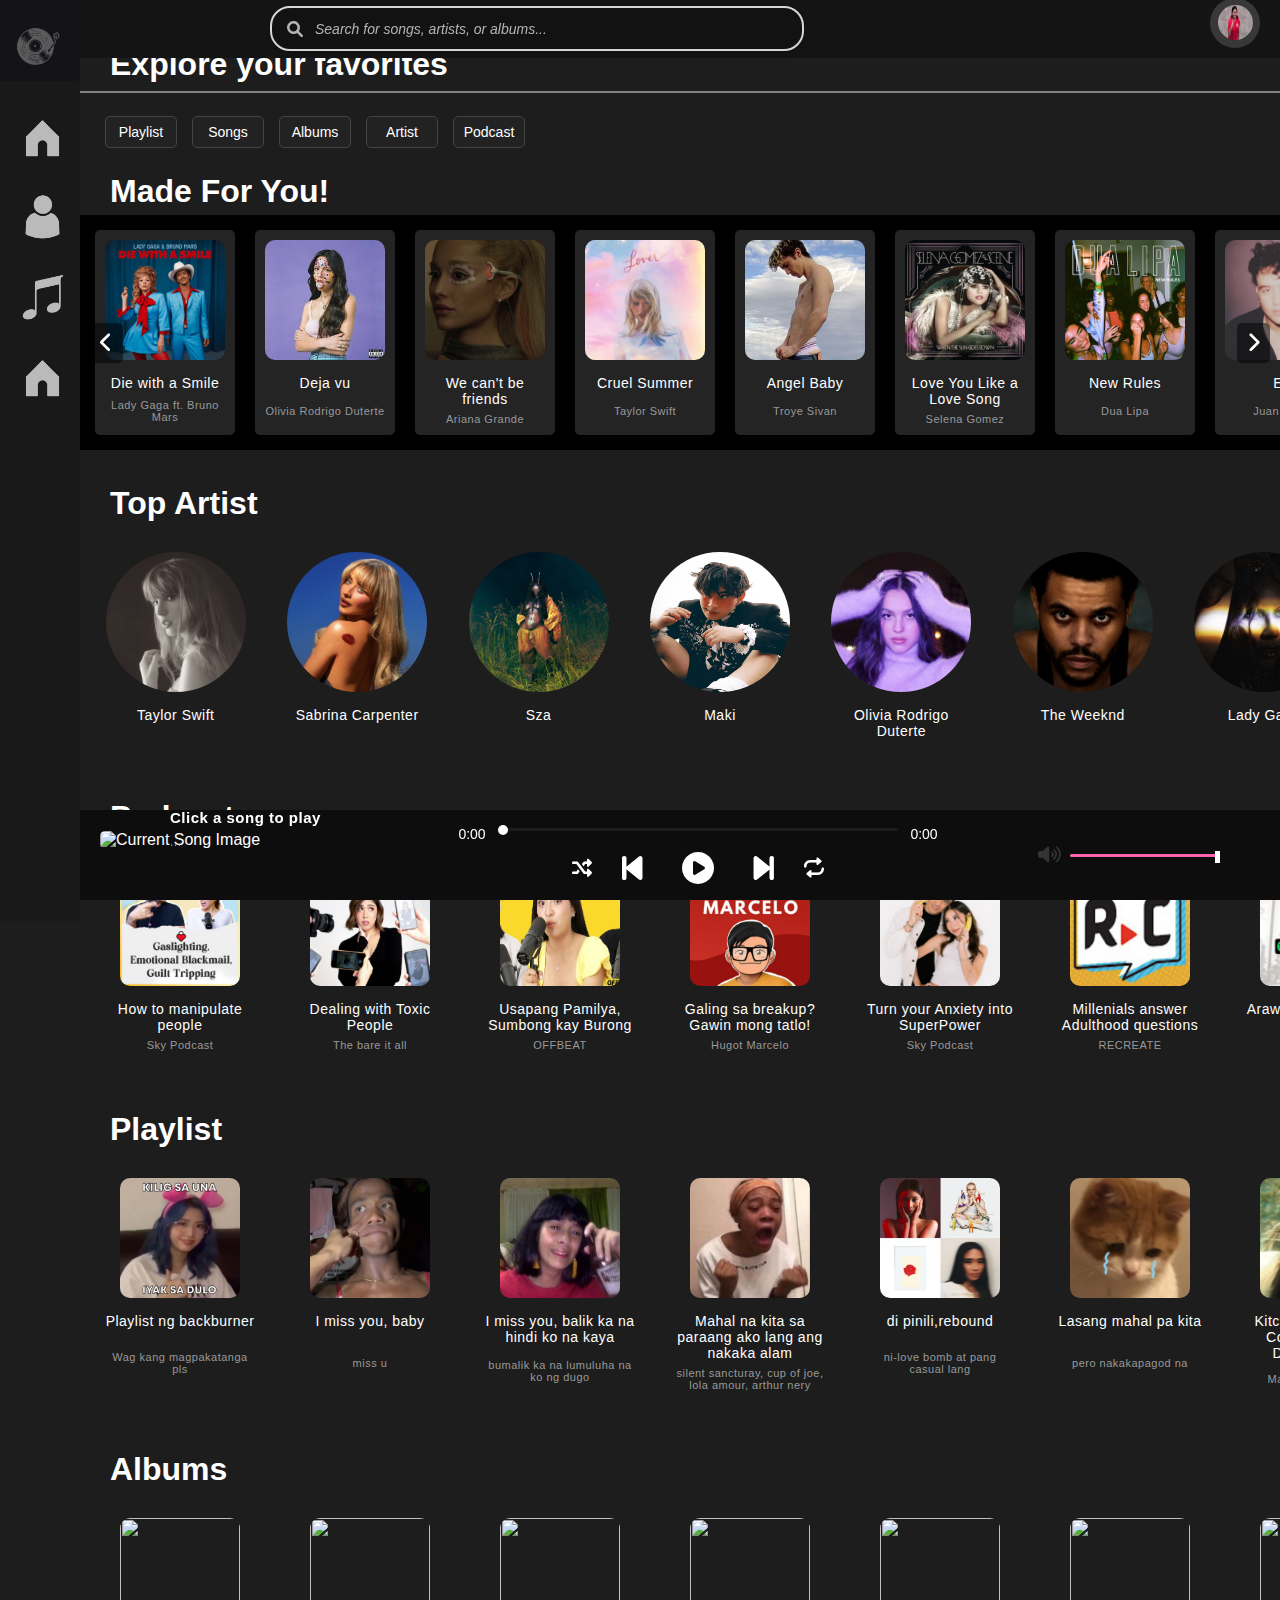
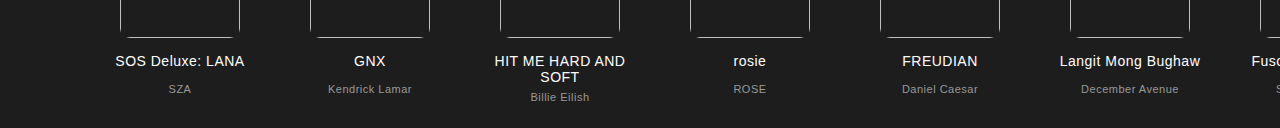
==== commit a91dcc02: "Update index.html" ====
--- a/index.html
+++ b/index.html
@@ -299,8 +299,8 @@
                     </div>
                     <div class="albumitem" onclick="redirectToPodcast5()">
                         <img class="cover-setting" src="assets/images/cover/6.png" />
-                        <span class="songName">,di pinili,rebound</span>
-                        <span class="songArtist">,ni-love bomb at pang casual lang</span>
+                        <span class="songName">di pinili,rebound</span>
+                        <span class="songArtist">ni-love bomb at pang casual lang</span>
                     </div>
                     <div class="albumitem" onclick="redirectToPodcast6()">
                         <img class="cover-setting" src="assets/images/cover/1.png" />
@@ -314,6 +314,50 @@
                     </div>
                 </div>
             </div>
+
+            <div class="Recommendation">
+                <div class="album"></div>
+                <h1 class="head-recommend">Albums</h1>
+                <div class="recommend-list">
+                    <!-- Song items -->
+                    <div class="albumitem">
+                        <img class="cover-setting" src="assets/images/albumcover/SOS.png" />
+                        <span class="songName">SOS Deluxe: LANA</span>
+                        <span class="songArtist">SZA</span>
+                    </div>
+                    <div class="albumitem">
+                        <img class="cover-setting" src="assets/images/albumcover/gnx.png" />
+                        <span class="songName">GNX</span>
+                        <span class="songArtist">Kendrick Lamar</span>
+                    </div>
+                    <div class="albumitem">
+                        <img class="cover-setting" src="assets/images/albumcover/hitmehard.png" />
+                        <span class="songName">HIT ME HARD AND SOFT</span>
+                        <span class="songArtist">Billie Eilish</span>
+                    </div>
+                    <div class="albumitem">
+                        <img class="cover-setting" src="assets/images/albumcover/rosiealbum.png" />
+                        <span class="songName">rosie</span>
+                        <span class="songArtist">ROSE</span>
+                    </div>
+                    <div class="albumitem">
+                        <img class="cover-setting" src="assets/images/albumcover/freudian.png" />
+                        <span class="songName">FREUDIAN</span>
+                        <span class="songArtist">Daniel Caesar</span>
+                    </div>
+                    <div class="albumitem">
+                        <img class="cover-setting" src="assets/images/albumcover/langit.png" />
+                        <span class="songName">Langit Mong Bughaw</span>
+                        <span class="songArtist">December Avenue</span>
+                    </div>
+                    <div class="albumitem">
+                        <img class="cover-setting" src="assets/images/albumcover/fuschsia.png" />
+                        <span class="songName">Fuschsiang Pag-Ibig</span>
+                        <span class="songArtist">Silent Sanctuary</span>
+                    </div>
+                </div>
+            </div>
+
 
         </div>
     </main>
--- a/assets/css/home.css
+++ b/assets/css/home.css
@@ -7,6 +7,13 @@
     padding-left: 5rem; /* Adjust content to avoid overlap with navbar */
     box-sizing: border-box; /* Ensure consistent padding behavior */
     transition: margin-left 200ms ease; /* Smooth transition when navbar expands */
+    overflow: visible;
+}
+
+#main {
+    position: relative;
+    top: 25px;
+    height: 1500px;
 }
 
 /* Text styles */
@@ -14,13 +21,19 @@
     color: white;
     text-align: left;
     padding-left: 30px;
+    margin-bottom: 5px;
 }
 
 /* Top container */
 .containertop {
     background-color: rgb(20, 20, 20);
     height: 60px;
+    width: 100%;
     margin-top: -17px;
+    position: fixed;
+    z-index: 900; 
+    top: 15px;
+    left: 0;
 }
 
 /* Song list container */
@@ -77,6 +90,43 @@
     display: none; /* Hide scrollbar in Webkit browsers (Chrome, Safari) */
 }
 
+
+.recommend-list {
+    display: flex; /* Arrange songs in rows */
+    flex-wrap: nowrap; /* Prevent wrapping */
+    overflow-x: auto; /* Enable horizontal scrolling */
+    background-color: rgb(29, 29, 29);
+    color: white;
+    gap: 20px; /* Add consistent spacing between rows and columns */
+    padding: 15px;
+    -ms-overflow-style: none;  /* Hide scrollbar in Internet Explorer */
+    scrollbar-width: none; /* Hide scrollbar in Firefox */
+    margin: auto;
+    width: max-content;
+    
+    
+}
+
+.recommend-list::-webkit-scrollbar {
+    display: none; /* Hide scrollbar in Webkit browsers (Chrome, Safari) */
+}
+
+.artist-list {
+    display: flex; /* Arrange songs in rows */
+    flex-wrap: nowrap; /* Prevent wrapping */
+    overflow-x: auto; /* Enable horizontal scrolling */
+    background-color: rgb(29, 29, 29);
+    color: white;
+    gap: 20px; /* Add consistent spacing between rows and columns */
+    margin: auto;
+    padding: 15px;
+    width: 1250px;
+}
+
+.artist-list::-webkit-scrollbar {
+    display: none; /* Hide scrollbar in Webkit browsers (Chrome, Safari) */
+}
+
 /* Individual song items */
 .songitem {
     background-color: #242424;
@@ -118,8 +168,69 @@
     letter-spacing: 0.5px;
 }
 
+
+.artistName {
+    font-size: 14px;
+    margin: auto;
+    margin-top: 5px;
+    color: white;
+    letter-spacing: 0.5px;
+}
+
+.albumitem {
+    background-color: (29, 29, 29);
+    display: flex;
+    flex-direction: column; /* Arrange content vertically */
+    align-items: center; /* Center-align content */
+    padding: 10px;
+    border-radius: 5px;
+    width: 150px; /* Standardize the width of each card */
+    text-align: center;
+}
+
+.albumitem:hover {
+    cursor: pointer;
+    transform: scale(1.1); /* Zoom in the image on hover */
+    filter: grayscale(100%); /* Apply grayscale on hover */
+    background-color: #242424;
+}
+
+.albumitem img {
+    height: 120px;
+    width: 120px;
+    border-radius: 10px;
+    margin-bottom: 10px; /* Space between image and text */
+}
+
+.artistitem {
+    background-color: (29, 29, 29);
+    display: flex;
+    flex-direction: column; /* Arrange content vertically */
+    align-items: center; /* Center-align content */
+    padding: 10px;
+    border-radius: 5px;
+    width: 150px; /* Standardize the width of each card */
+    text-align: center;
+}
+
+.artistitem:hover {
+    cursor: pointer;
+    transform: scale(1.1); /* Zoom in the image on hover */
+    filter: grayscale(100%); /* Apply grayscale on hover */
+    background-color: #242424;
+}
+
+.artistitem img {
+    height: 140px;
+    width: 140px;
+    border-radius: 50%;
+    margin-bottom: 10px; /* Space between image and text */
+}
+
+
+
 /* Player controls */
-.playcontainer {
+.bottomcontainer {
     background-color: rgb(14, 13, 13);
     color: white;
     width: 100%;
@@ -133,6 +244,13 @@
     box-sizing: border-box;
 }
 
+.playcontaier {
+    width: 100%;
+    position: fixed;
+    top: 50%;
+    left: 50%;
+
+}
 .songinfo-container {
     align-items: center;
 }
@@ -183,8 +301,8 @@
     justify-content: center;
     width: 500px;
     margin: auto;
-    position: absolute;
-    left: 350px;
+    position: fixed;
+    left: 35%;
 }
 
 /* Progress bar */
@@ -204,14 +322,17 @@
 
 #songProgress {
     width: 100%; /* Stretch progress bar to fill available space */
-    background-color: transparent;
+    background: linear-gradient(to right, rgb(255, 98, 174) 0%, rgb(255, 98, 174) 0%, rgb(29, 29, 29) 0%);
     border: none;
+    height: 3px;
+    border-radius: 3px;
     -webkit-appearance: none;
     appearance: none;
+    outline: none; /* Removes outline when focused */
 }
 
 #songProgress::-webkit-slider-runnable-track {
-    background-color: rgb(29, 29, 29);
+    background-color: transparent; /* Background controlled by the parent */
     height: 3px;
     border-radius: 3px;
 }
@@ -223,6 +344,12 @@
     background-color: white;
     border-radius: 50%;
     cursor: pointer;
+    position: relative;
+    bottom: 3px;
+}
+
+#songProgress:hover {
+    cursor: pointer;
 }
 
 /* Player controls */
@@ -238,23 +365,102 @@
     cursor: pointer;
 }
 
-.link-text {
-    color: white;
-}
-
-.link-text:hover {
-    color: rgb(255, 98, 174);
-}
-
-.logo {
-    margin: 0px;
-}
-
 .head {
     margin-left: 20px;
     color: white;
+    margin-bottom: 0px;
+}
+
+.head-recommend {
+    margin-left: 30px;
+    color: white;
+    margin-top: 35px;
+    margin-bottom: 5px;
 }
 
 .bottommargin {
     margin: auto;
 }
+
+#shuffle, #repeat {
+    font-size: 20px;
+    color: white;
+    cursor: pointer;
+    margin: 0 10px;
+}
+
+#shuffle.active, #repeat.active {
+    color: rgb(255, 98, 174); /* Highlight active state */
+}
+
+.sound-settings {
+    display: flex;
+    align-items: center;
+    margin-left: auto;
+    gap: 10px;
+    position: absolute;
+    left: 620px;
+}
+
+#volumeControl {
+    width: 150px; /* Stretch volume slider to desired width */
+    background: linear-gradient(to right, rgb(255, 98, 174) 50%, rgb(29, 29, 29) 50%);
+    border: none;
+    height: 3px;
+    border-radius: 3px;
+    -webkit-appearance: none;
+    appearance: none;
+    outline: none; /* Removes outline when focused */
+}
+
+#volumeControl::-webkit-slider-runnable-track {
+    background-color: transparent; /* Background controlled by the parent */
+    height: 3px;
+    border-radius: 3px;
+}
+
+#volumeControl::-webkit-slider-thumb {
+    -webkit-appearance: none;
+    width: 5px;
+    height: 12px;
+    background-color: white;
+    border-radius: 0;
+    cursor: pointer;
+    position: relative;
+    bottom: 3px;
+}
+
+#volumeControl:hover {
+    cursor: pointer;
+}
+
+
+
+#muteButton {
+    background: none;
+    border: none;
+    color: #333;
+    font-size: 18px;
+    cursor: pointer;
+    position: relative;
+    right: 200px;
+}
+
+#muteButton:hover {
+    color: rgb(255, 98, 174);
+}
+
+/* Default No Repeat */
+#repeat.no-repeat {
+    color: gray;
+}
+
+/* Repeat All */
+#repeat.repeat-all {
+    color: blue;
+}
+
+/* Repeat Current */
+#repeat.repeat-current {
+    color: green;
+}
--- a/assets/css/buttons.css
+++ b/assets/css/buttons.css
@@ -0,0 +1,37 @@
+.library-container {
+    position: relative;
+    left: 20px;
+    top: 10px;
+    max-width: 500px;
+    display: flex;
+    gap: 5px;
+    margin-bottom: 30px;
+}
+.librarybtn-playlist, .librarybtn-songs, .librarybtn-albums,
+.librarybtn-artist, .librarybtn-podcast {
+    margin: 5px;
+    background-color: #222222;
+    border: 1px solid #444444;
+    width: 70px;
+    height: 30px;
+    border-radius: 5px;
+    align-content: center;
+    text-align: center;
+    color: white;
+}
+.librarybtn-playlist:hover, .librarybtn-songs:hover, .librarybtn-albums:hover,
+.librarybtn-artist:hover, .librarybtn-podcast:hover {
+    border: 1px solid palevioletred;
+    transition: 0.2s ease-in;
+    color: rgb(228, 120, 156);
+}
+
+.librarybtn-text {
+    font-family: Arial;
+    font-size: 14px;
+    text-decoration: none;
+}
+
+.librarybtn-text:hover {
+    cursor: pointer;
+}
--- a/assets/css/homefunctions.css
+++ b/assets/css/homefunctions.css
@@ -0,0 +1,113 @@
+/* Container for the search bar */
+.search-bar-container {
+    display: flex;
+    align-items: center;
+    background-color: #121212; /* Spotify-like dark background */
+    border-radius: 20px;
+    padding: 8px 15px;
+    width: 500px;
+    height: 25px;
+    box-shadow: 0 2px 4px rgba(0, 0, 0, 0.2); /* Subtle shadow for depth */
+    transition: all 0.3s ease-in-out;
+    position: fixed;
+    left: 270px;
+    top: 6px;
+    border: 2px solid rgb(214, 214, 214);
+  }
+  
+  /* Search icon */
+  .search-icon {
+    color: #b3b3b3; /* Gray color for the icon */
+    font-size: 16px;
+    margin-right: 10px;
+  }
+  
+  /* Input field */
+  .search-input {
+    flex: 1; /* Fills remaining space */
+    border: none;
+    background: none;
+    color: #ffffff; /* White text for better contrast */
+    font-size: 14px;
+    outline: none; /* Remove outline on focus */
+    caret-color: #1db954; /* Spotify green caret */
+  }
+  
+  /* Hover and focus effects */
+  .search-bar-container:hover,
+  .search-bar-container:focus-within {
+    background-color: #282828; /* Slightly lighter dark background on hover/focus */
+    box-shadow: 0 4px 6px rgba(0, 0, 0, 0.3);
+    border: 2px solid rgb(255, 98, 174);
+    transform: 0.3s ease-in;
+  }
+  
+  .search-input::placeholder {
+    color: #b3b3b3; /* Placeholder text color */
+    font-style: italic;
+  }
+  
+  /* For responsive adjustments */
+  @media (max-width: 600px) {
+    .search-bar-container {
+        width: 100%; /* Adjust width for smaller screens */
+    }
+  }
+  
+  .search-results {
+    display: none; /* Initially hidden */
+    position: absolute;
+    background-color: #333;
+    border-radius: 20px;
+    max-height: 200px;
+    overflow-y: auto;
+    width: 100%;
+    z-index: 1000;
+    box-shadow: 0 4px 6px rgba(0, 0, 0, 0.1);
+    top: 45px;
+    right: 0px;
+    color: white;
+  }
+  
+  .search-results div {
+    padding: 10px;
+    cursor: pointer;
+  }
+  
+  .search-results div:hover {
+    background-color: #3f3f3f;
+  }
+  
+  .search-result-item {
+    display: flex;
+    align-items: center;
+    padding: 10px;
+    border-bottom: 1px solid #f0f0f0;
+    cursor: pointer;
+  }
+  
+  .search-result-item:hover {
+    background-color: #f9f9f9;
+  }
+  
+  .search-result-cover {
+    width: 50px;
+    height: 50px;
+    margin-right: 10px;
+    border-radius: 5px;
+  }
+  
+  .search-result-info {
+    display: flex;
+    flex-direction: column;
+  }
+  
+  .search-result-name {
+    font-weight: bold;
+  }
+  
+  .search-result-artist {
+    font-size: 0.9em;
+    color: #555;
+  }
+  
--- a/assets/css/Navbar.css
+++ b/assets/css/Navbar.css
@@ -1,9 +1,20 @@
+.logo {
+  position: relative;
+  right: 20px;
+  border-radius: 5%;
+}
+
+.logo-img {
+  position: relative;
+  left: 15px;
+}
+
 .navbar {
   width: 5rem;
   height: 100vh;
   position: fixed;
   margin-left: -80px;
-  background-color: #23232e;
+  background-color: #191919;
   transition: width 200ms ease;
   z-index: 1000; /* Ensure it's above other elements */
 }
@@ -23,6 +34,7 @@
 }
 
 .link-text {
+  color: white;
   display: none;
   margin-left: 1rem;
 }
@@ -31,7 +43,8 @@
   display: flex;
   align-items: center;
   height: 5rem;
-  color: #b6b6b6;
+  max-width: 275px;
+  color: #fdfdfd;
   text-decoration: none;
   filter: grayscale(100%) opacity(0.7);
   transition: 500ms;
@@ -40,7 +53,6 @@
 .nav-link:hover {
   filter: grayscale(0%) opacity(1);
   background: #141418;
-  color: #ececec;
 }
 
 .nav-link img {
@@ -55,6 +67,7 @@
 
 .navbar:hover .link-text {
   display: block;
+  color: rgb(255, 98, 174);
 }
 
 .logo {
@@ -109,13 +122,13 @@
   width: 50px;
   height: 50px;
   border-radius: 50%;
-  position: absolute;
-  left: 1150px;
-  top: 6px;
+  position: fixed;
+  top: 4;
+  right: 20px;
 }
 
 .profile-dropdown:hover {
-  background-color: pink;
+  background-color: rgb(255, 98, 174);
   transition: background-color 0.5s ease;
 }
 
